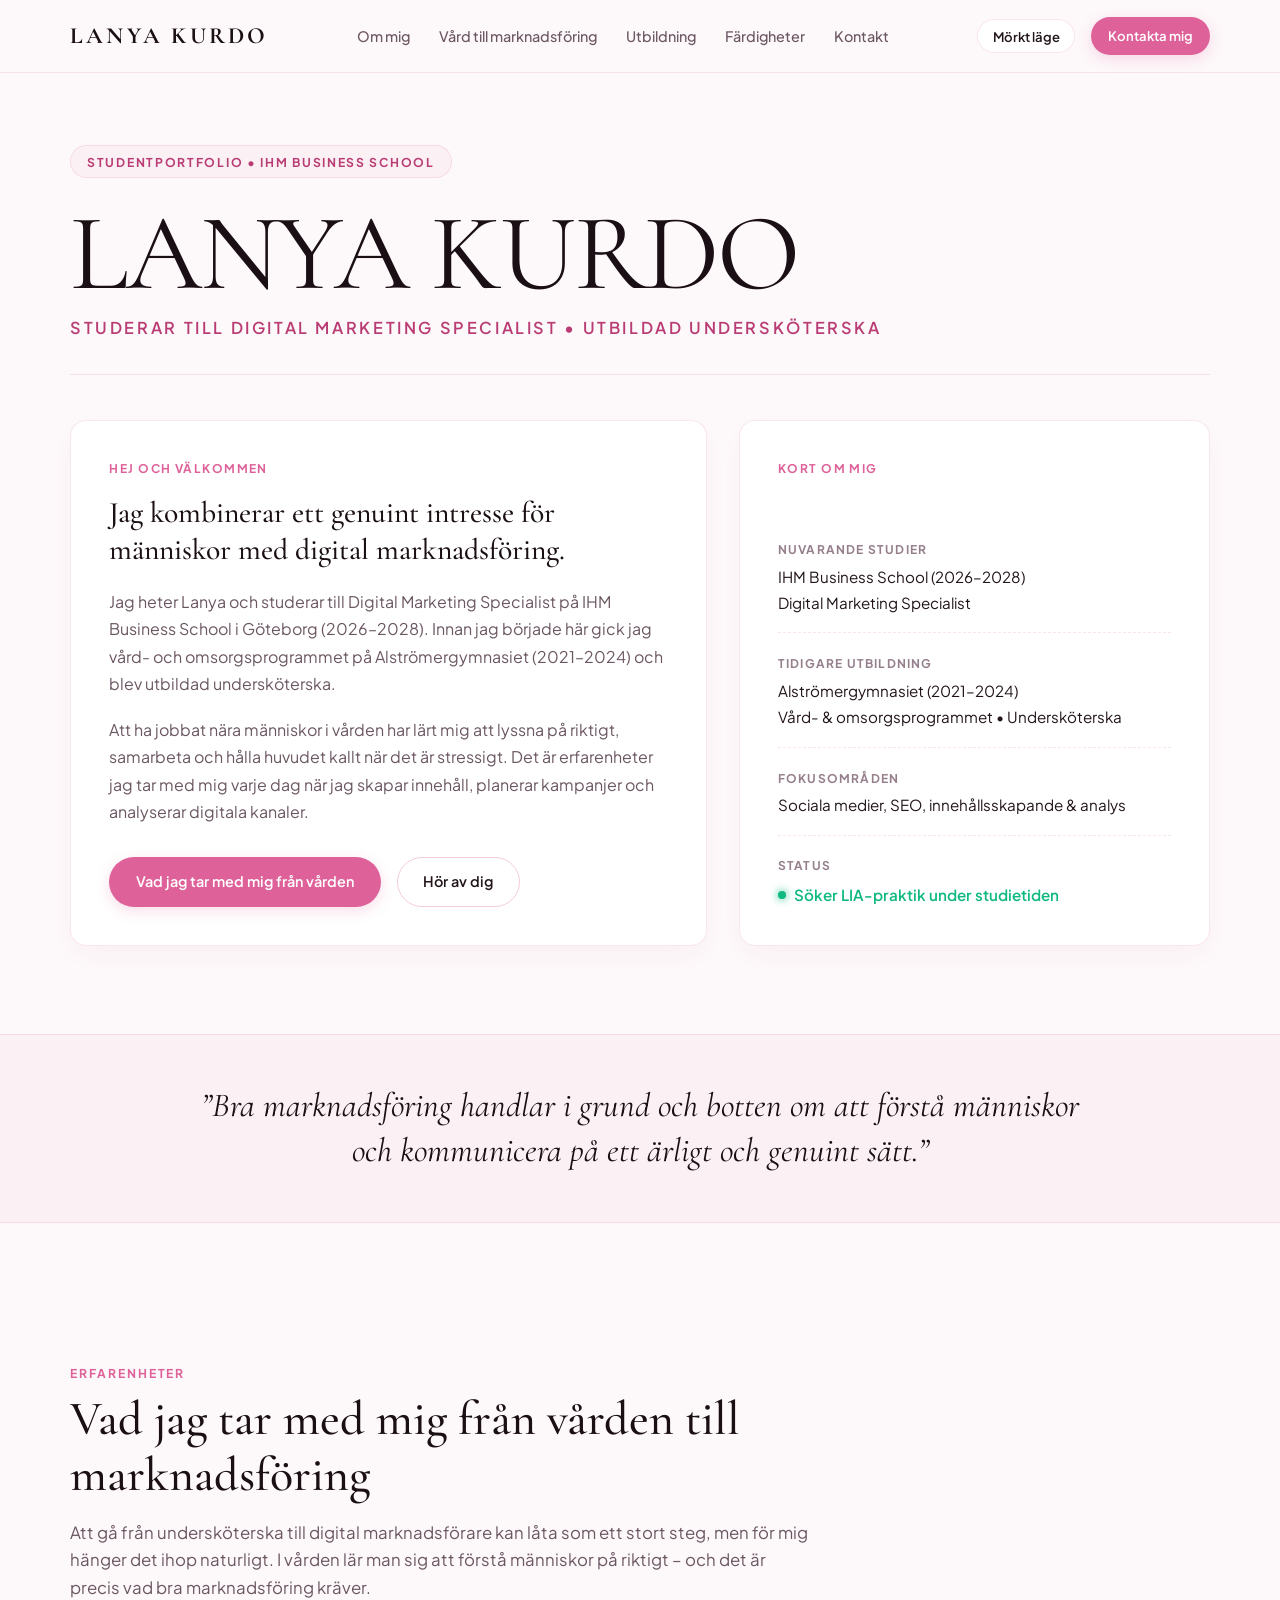
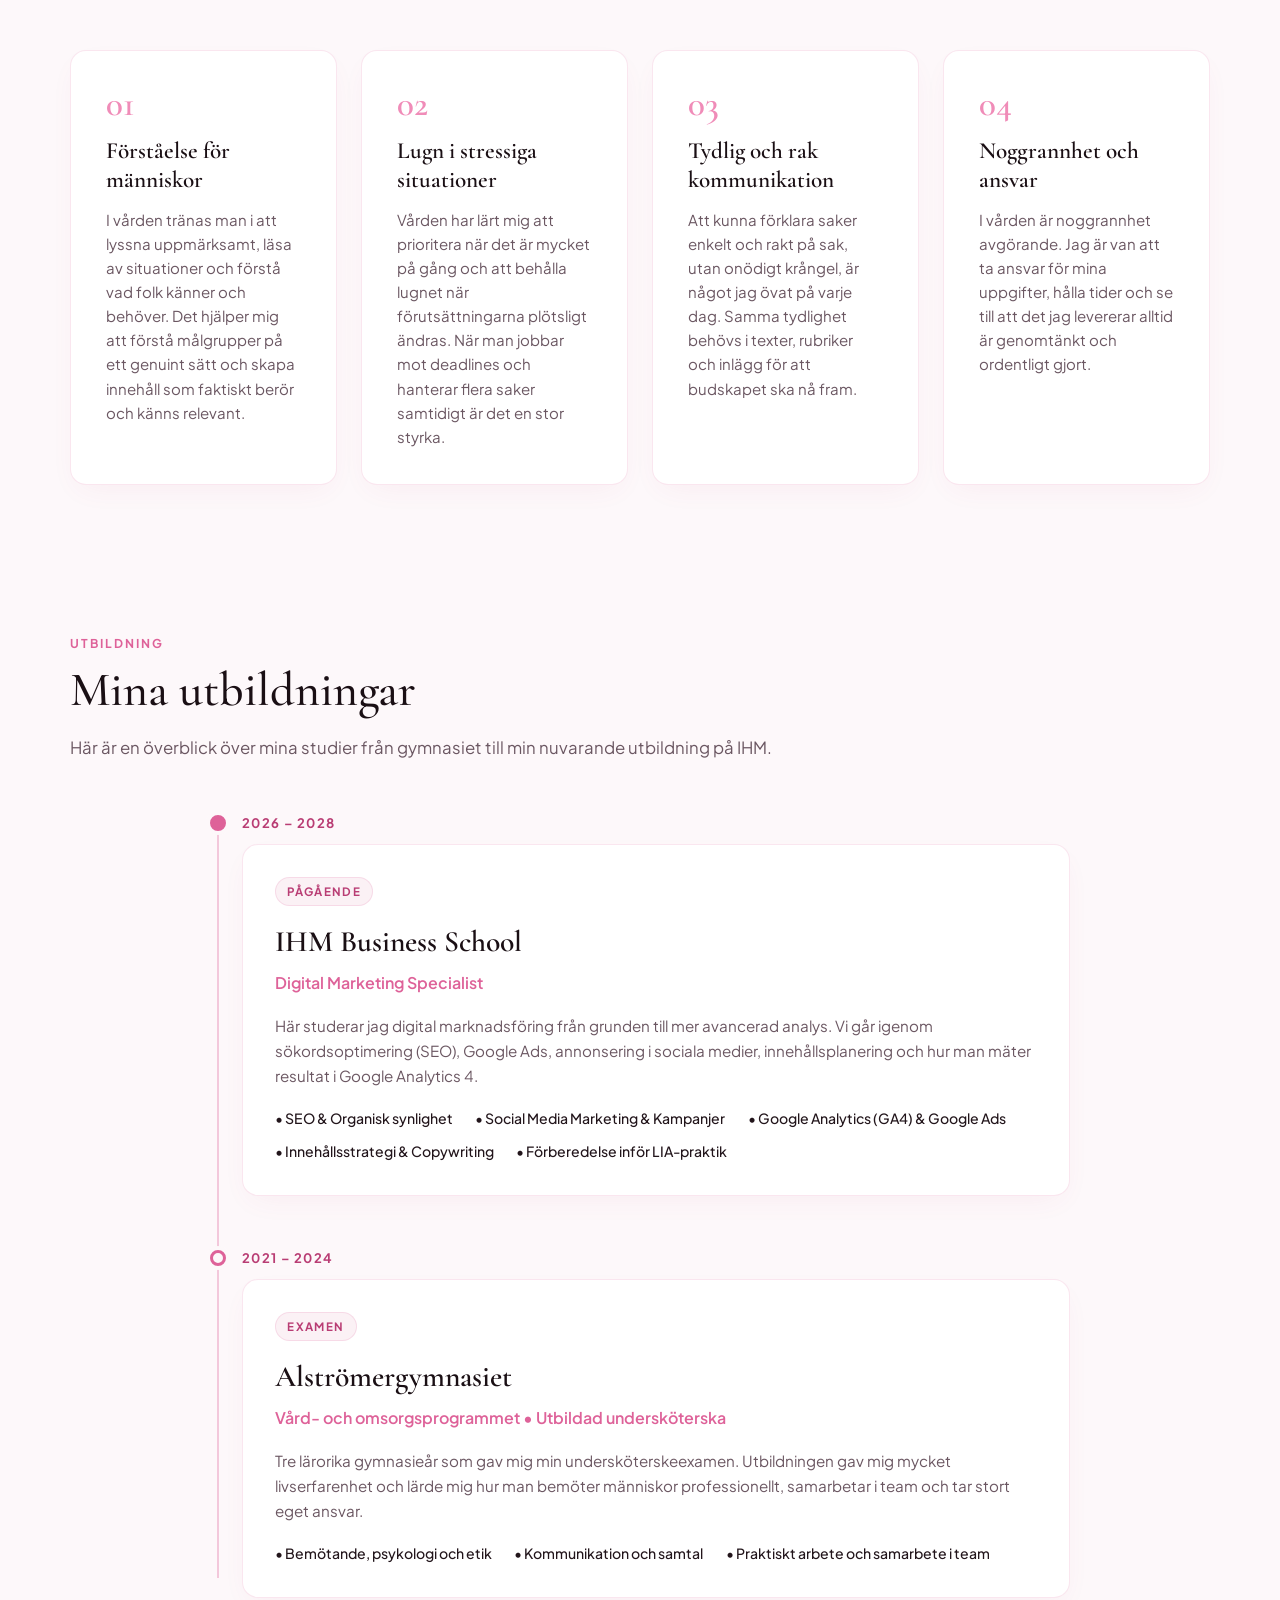
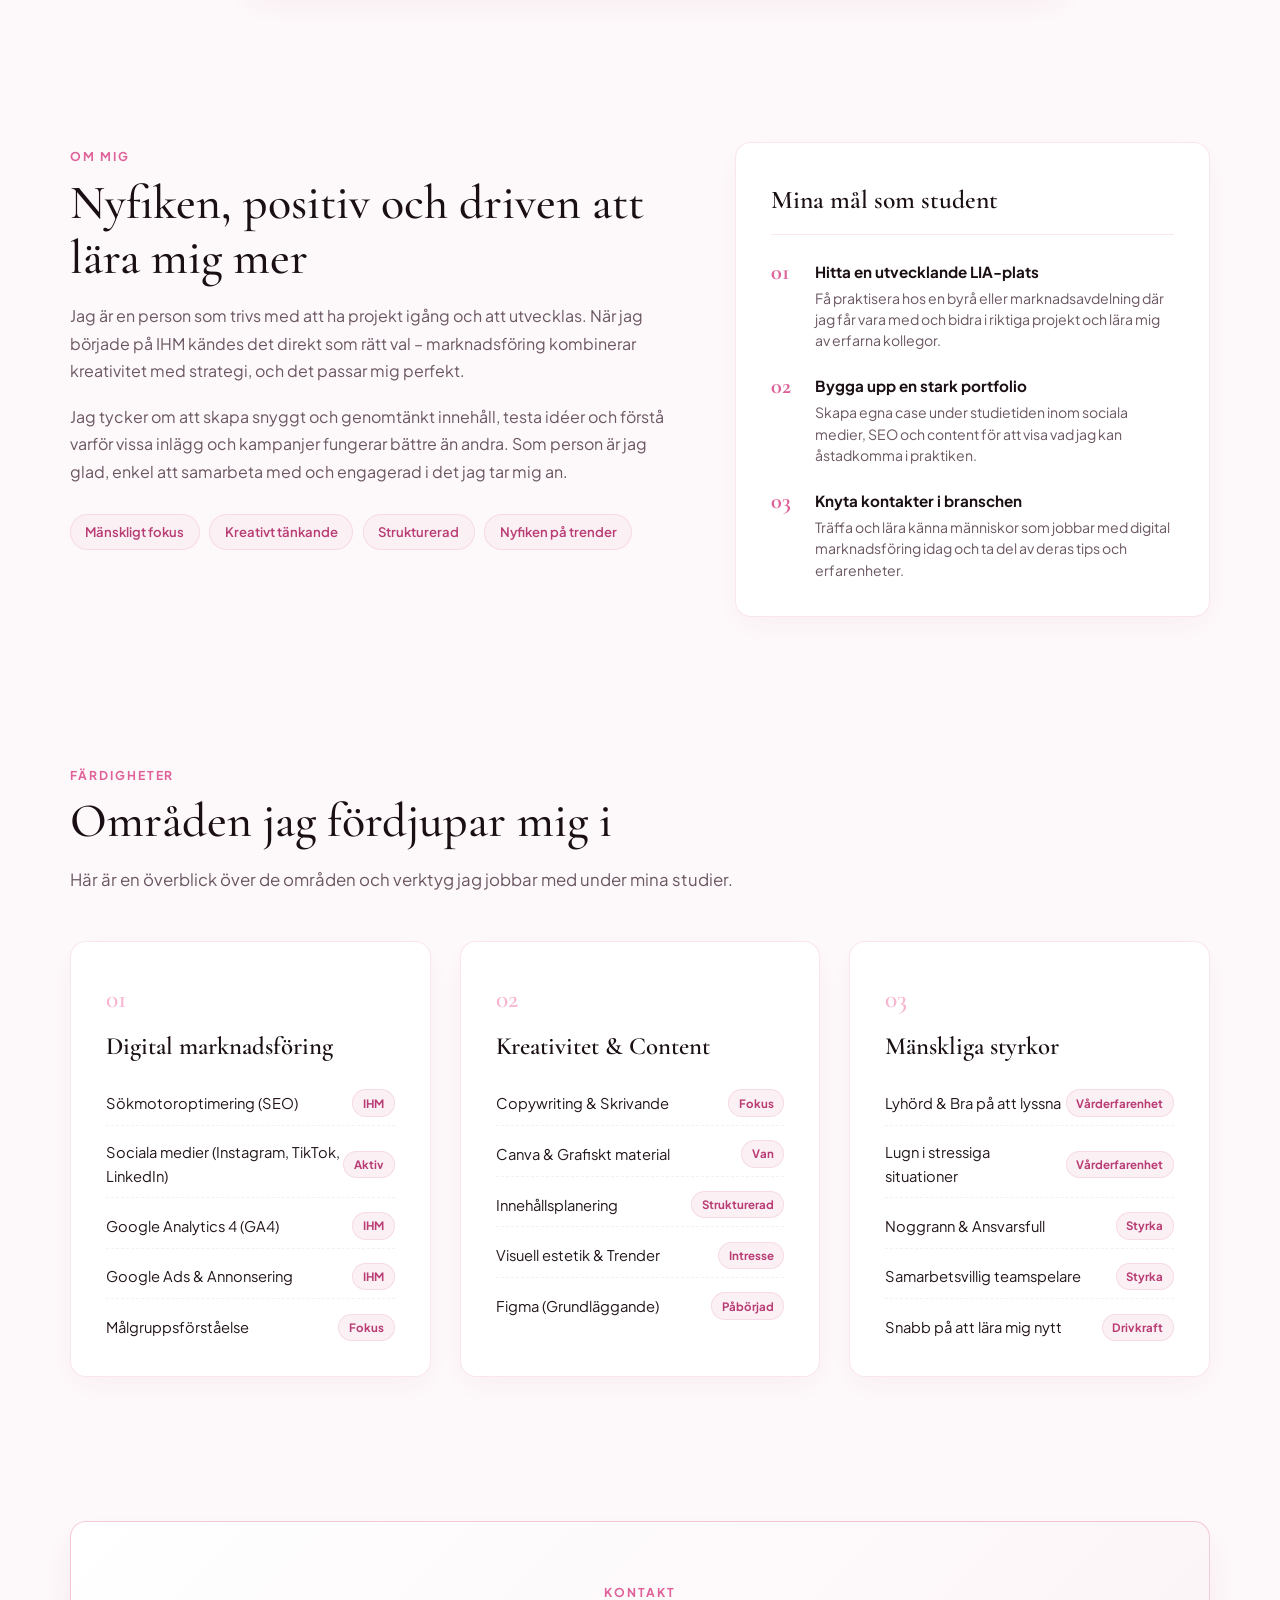
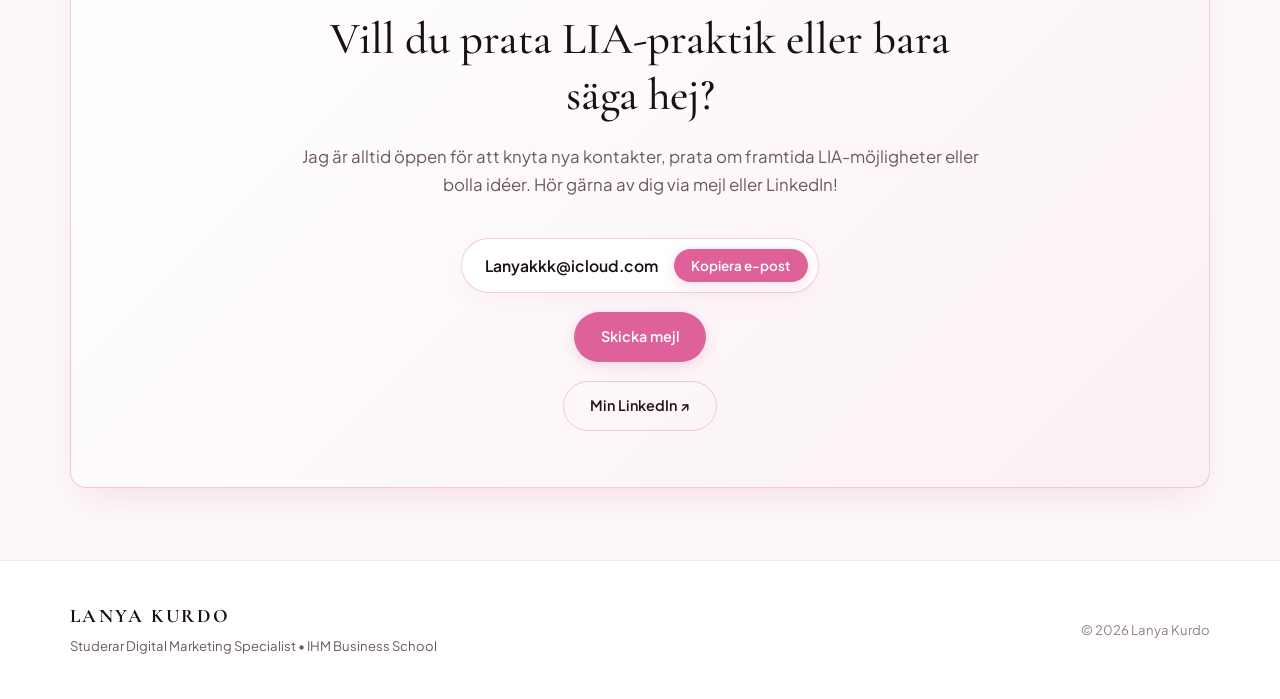
==== index.html @ 069b8c70 "Add portfolio website files to repository root." ====
<!DOCTYPE html>
<html lang="sv">

<head>
    <meta charset="UTF-8">
    <meta name="viewport" content="width=device-width, initial-scale=1.0">
    <title>Lanya Kurdo — Studentportfolio | IHM Business School</title>
    <meta name="description" content="Portfolio för Lanya Kurdo. Studerar till Digital Marketing Specialist på IHM Business School (2026–2028). Utbildad undersköterska från Alströmergymnasiet (2021–2024).">
    <meta name="author" content="Lanya Kurdo">
    
    <!-- Typsnitt: Stilren Cormorant Garamond och lättläst Plus Jakarta Sans -->
    <link rel="preconnect" href="https://fonts.googleapis.com">
    <link rel="preconnect" href="https://fonts.gstatic.com" crossorigin>
    <link href="https://fonts.googleapis.com/css2?family=Cormorant+Garamond:ital,wght@0,300;0,400;0,500;0,600;0,700;1,400&family=Plus+Jakarta+Sans:wght@300;400;500;600;700&display=swap" rel="stylesheet">
    
    <!-- Stilmall med cache-brytare så ändringar alltid syns direkt -->
    <link rel="stylesheet" href="styles.css?v=3">
</head>

<body>
    <!-- Navigation -->
    <header class="sidhuvud" id="sidhuvud">
        <div class="nav-container">
            <a href="#" class="logotyp" aria-label="Till toppen">
                <span class="logo-namn">LANYA KURDO</span>
            </a>

            <nav class="nav-meny" aria-label="Huvudnavigation">
                <ul>
                    <li><a href="#om">Om mig</a></li>
                    <li><a href="#bakgrund">Vård till marknadsföring</a></li>
                    <li><a href="#utbildning">Utbildning</a></li>
                    <li><a href="#fardigheter">Färdigheter</a></li>
                    <li><a href="#kontakt">Kontakt</a></li>
                </ul>
            </nav>

            <div class="header-hoger">
                <button id="tema-knapp" class="tema-knapp" type="button" aria-label="Växla färgtema">
                    <span class="tema-text">Mörkt läge</span>
                </button>
                <a href="#kontakt" class="knapp knapp-liten">Kontakta mig</a>
            </div>
        </div>
    </header>

    <main id="huvudinnehall">
        <!-- Hero: Personlig, ren och minimalistisk -->
        <section class="hero-sektion">
            <div class="hero-container">
                <div class="hero-etikett">
                    <span>STUDENTPORTFOLIO &bull; IHM BUSINESS SCHOOL</span>
                </div>

                <div class="namn-omslag">
                    <h1 class="stort-namn">LANYA KURDO</h1>
                    <p class="roll-subtitel">STUDERAR TILL DIGITAL MARKETING SPECIALIST &bull; UTBILDAD UNDERSKÖTERSKA</p>
                </div>

                <div class="hero-kort-rutnat">
                    <div class="hero-kort hero-intro">
                        <span class="kort-etikett">Hej och välkommen</span>
                        <h2 class="hero-ingress-rubrik">Jag kombinerar ett genuint intresse för människor med digital marknadsföring.</h2>
                        <p class="hero-text">
                            Jag heter Lanya och studerar till Digital Marketing Specialist på IHM Business School i Göteborg (2026–2028). Innan jag började här gick jag vård- och omsorgsprogrammet på Alströmergymnasiet (2021–2024) och blev utbildad undersköterska.
                        </p>
                        <p class="hero-text">
                            Att ha jobbat nära människor i vården har lärt mig att lyssna på riktigt, samarbeta och hålla huvudet kallt när det är stressigt. Det är erfarenheter jag tar med mig varje dag när jag skapar innehåll, planerar kampanjer och analyserar digitala kanaler.
                        </p>
                        <div class="hero-knapprad">
                            <a href="#bakgrund" class="knapp">Vad jag tar med mig från vården</a>
                            <a href="#kontakt" class="knapp knapp-linje">Hör av dig</a>
                        </div>
                    </div>

                    <div class="hero-kort hero-detaljer">
                        <span class="kort-etikett">Kort om mig</span>
                        <div class="fakta-lista">
                            <div class="fakta-punkt">
                                <span class="punkt-titel">Nuvarande studier</span>
                                <span class="punkt-varde">IHM Business School (2026–2028)<br>Digital Marketing Specialist</span>
                            </div>
                            <div class="fakta-punkt">
                                <span class="punkt-titel">Tidigare utbildning</span>
                                <span class="punkt-varde">Alströmergymnasiet (2021–2024)<br>Vård- &amp; omsorgsprogrammet &bull; Undersköterska</span>
                            </div>
                            <div class="fakta-punkt">
                                <span class="punkt-titel">Fokusområden</span>
                                <span class="punkt-varde">Sociala medier, SEO, innehållsskapande &amp; analys</span>
                            </div>
                            <div class="fakta-punkt">
                                <span class="punkt-titel">Status</span>
                                <span class="punkt-varde status-ledig">
                                    <span class="status-prick"></span>
                                    Söker LIA-praktik under studietiden
                                </span>
                            </div>
                        </div>
                    </div>
                </div>
            </div>
        </section>

        <!-- Personligt statement -->
        <section class="statement-banner">
            <div class="banner-innehall">
                <p class="banner-citat">
                    ”Bra marknadsföring handlar i grund och botten om att förstå människor och kommunicera på ett ärligt och genuint sätt.”
                </p>
            </div>
        </section>

        <!-- Vad jag tar med mig från vården (helt utan emojis) -->
        <section id="bakgrund" class="sektion">
            <div class="container">
                <div class="sektionshuvud">
                    <span class="sektion-undertitel">Erfarenheter</span>
                    <h2 class="sektion-titel">Vad jag tar med mig från vården till marknadsföring</h2>
                    <p class="sektion-beskrivning">
                        Att gå från undersköterska till digital marknadsförare kan låta som ett stort steg, men för mig hänger det ihop naturligt. I vården lär man sig att förstå människor på riktigt – och det är precis vad bra marknadsföring kräver.
                    </p>
                </div>

                <div class="fordelar-grid">
                    <div class="fordel-kort">
                        <span class="fordel-nummer">01</span>
                        <h3 class="fordel-rubrik">Förståelse för människor</h3>
                        <p class="fordel-text">
                            I vården tränas man i att lyssna uppmärksamt, läsa av situationer och förstå vad folk känner och behöver. Det hjälper mig att förstå målgrupper på ett genuint sätt och skapa innehåll som faktiskt berör och känns relevant.
                        </p>
                    </div>

                    <div class="fordel-kort">
                        <span class="fordel-nummer">02</span>
                        <h3 class="fordel-rubrik">Lugn i stressiga situationer</h3>
                        <p class="fordel-text">
                            Vården har lärt mig att prioritera när det är mycket på gång och att behålla lugnet när förutsättningarna plötsligt ändras. När man jobbar mot deadlines och hanterar flera saker samtidigt är det en stor styrka.
                        </p>
                    </div>

                    <div class="fordel-kort">
                        <span class="fordel-nummer">03</span>
                        <h3 class="fordel-rubrik">Tydlig och rak kommunikation</h3>
                        <p class="fordel-text">
                            Att kunna förklara saker enkelt och rakt på sak, utan onödigt krångel, är något jag övat på varje dag. Samma tydlighet behövs i texter, rubriker och inlägg för att budskapet ska nå fram.
                        </p>
                    </div>

                    <div class="fordel-kort">
                        <span class="fordel-nummer">04</span>
                        <h3 class="fordel-rubrik">Noggrannhet och ansvar</h3>
                        <p class="fordel-text">
                            I vården är noggrannhet avgörande. Jag är van att ta ansvar för mina uppgifter, hålla tider och se till att det jag levererar alltid är genomtänkt och ordentligt gjort.
                        </p>
                    </div>
                </div>
            </div>
        </section>

        <!-- Utbildningstidslinje -->
        <section id="utbildning" class="sektion">
            <div class="container">
                <div class="sektionshuvud">
                    <span class="sektion-undertitel">Utbildning</span>
                    <h2 class="sektion-titel">Mina utbildningar</h2>
                    <p class="sektion-beskrivning">
                        Här är en överblick över mina studier från gymnasiet till min nuvarande utbildning på IHM.
                    </p>
                </div>

                <div class="tidslinje">
                    <!-- IHM -->
                    <div class="tidslinje-post aktiv">
                        <div class="tidslinje-ar">2026 – 2028</div>
                        <div class="tidslinje-punkt"></div>
                        <div class="tidslinje-kort">
                            <span class="kort-tagg">PÅGÅENDE</span>
                            <h3 class="skola-titel">IHM Business School</h3>
                            <h4 class="program-titel">Digital Marketing Specialist</h4>
                            <p class="utbildning-beskrivning">
                                Här studerar jag digital marknadsföring från grunden till mer avancerad analys. Vi går igenom sökordsoptimering (SEO), Google Ads, annonsering i sociala medier, innehållsplanering och hur man mäter resultat i Google Analytics 4.
                            </p>
                            <ul class="kurs-lista">
                                <li>&bull; SEO &amp; Organisk synlighet</li>
                                <li>&bull; Social Media Marketing &amp; Kampanjer</li>
                                <li>&bull; Google Analytics (GA4) &amp; Google Ads</li>
                                <li>&bull; Innehållsstrategi &amp; Copywriting</li>
                                <li>&bull; Förberedelse inför LIA-praktik</li>
                            </ul>
                        </div>
                    </div>

                    <!-- Alströmergymnasiet -->
                    <div class="tidslinje-post">
                        <div class="tidslinje-ar">2021 – 2024</div>
                        <div class="tidslinje-punkt"></div>
                        <div class="tidslinje-kort">
                            <span class="kort-tagg">EXAMEN</span>
                            <h3 class="skola-titel">Alströmergymnasiet</h3>
                            <h4 class="program-titel">Vård- och omsorgsprogrammet &bull; Utbildad undersköterska</h4>
                            <p class="utbildning-beskrivning">
                                Tre lärorika gymnasieår som gav mig min undersköterskeexamen. Utbildningen gav mig mycket livserfarenhet och lärde mig hur man bemöter människor professionellt, samarbetar i team och tar stort eget ansvar.
                            </p>
                            <ul class="kurs-lista">
                                <li>&bull; Bemötande, psykologi och etik</li>
                                <li>&bull; Kommunikation och samtal</li>
                                <li>&bull; Praktiskt arbete och samarbete i team</li>
                            </ul>
                        </div>
                    </div>
                </div>
            </div>
        </section>

        <!-- Om mig & Mål som student (helt utan ikoner eller emojis) -->
        <section id="om" class="sektion">
            <div class="container om-grid">
                <div class="om-text-kolumn">
                    <span class="sektion-undertitel">Om mig</span>
                    <h2 class="sektion-titel">Nyfiken, positiv och driven att lära mig mer</h2>
                    <p class="om-paragraf">
                        Jag är en person som trivs med att ha projekt igång och att utvecklas. När jag började på IHM kändes det direkt som rätt val – marknadsföring kombinerar kreativitet med strategi, och det passar mig perfekt.
                    </p>
                    <p class="om-paragraf">
                        Jag tycker om att skapa snyggt och genomtänkt innehåll, testa idéer och förstå varför vissa inlägg och kampanjer fungerar bättre än andra. Som person är jag glad, enkel att samarbeta med och engagerad i det jag tar mig an.
                    </p>

                    <div class="varderingar-rad">
                        <span class="vardering-piller">Mänskligt fokus</span>
                        <span class="vardering-piller">Kreativt tänkande</span>
                        <span class="vardering-piller">Strukturerad</span>
                        <span class="vardering-piller">Nyfiken på trender</span>
                    </div>
                </div>

                <div class="om-kort-kolumn">
                    <div class="om-kort">
                        <h3 class="kort-rubrik">Mina mål som student</h3>
                        
                        <div class="mal-punkt">
                            <span class="mal-nummer">01</span>
                            <div class="mal-text-wrap">
                                <strong>Hitta en utvecklande LIA-plats</strong>
                                <p>Få praktisera hos en byrå eller marknadsavdelning där jag får vara med och bidra i riktiga projekt och lära mig av erfarna kollegor.</p>
                            </div>
                        </div>

                        <div class="mal-punkt">
                            <span class="mal-nummer">02</span>
                            <div class="mal-text-wrap">
                                <strong>Bygga upp en stark portfolio</strong>
                                <p>Skapa egna case under studietiden inom sociala medier, SEO och content för att visa vad jag kan åstadkomma i praktiken.</p>
                            </div>
                        </div>

                        <div class="mal-punkt">
                            <span class="mal-nummer">03</span>
                            <div class="mal-text-wrap">
                                <strong>Knyta kontakter i branschen</strong>
                                <p>Träffa och lära känna människor som jobbar med digital marknadsföring idag och ta del av deras tips och erfarenheter.</p>
                            </div>
                        </div>
                    </div>
                </div>
            </div>
        </section>

        <!-- Färdigheter: Helt utan ikoner, bara ren och stilren text -->
        <section id="fardigheter" class="sektion">
            <div class="container">
                <div class="sektionshuvud">
                    <span class="sektion-undertitel">Färdigheter</span>
                    <h2 class="sektion-titel">Områden jag fördjupar mig i</h2>
                    <p class="sektion-beskrivning">
                        Här är en överblick över de områden och verktyg jag jobbar med under mina studier.
                    </p>
                </div>

                <div class="kompetens-grid">
                    <div class="kompetens-box">
                        <span class="kompetens-nummer">01</span>
                        <h3 class="kompetens-kategori">Digital marknadsföring</h3>
                        <ul class="fardighet-lista">
                            <li><span>Sökmotoroptimering (SEO)</span> <span class="niva-tagg">IHM</span></li>
                            <li><span>Sociala medier (Instagram, TikTok, LinkedIn)</span> <span class="niva-tagg">Aktiv</span></li>
                            <li><span>Google Analytics 4 (GA4)</span> <span class="niva-tagg">IHM</span></li>
                            <li><span>Google Ads &amp; Annonsering</span> <span class="niva-tagg">IHM</span></li>
                            <li><span>Målgruppsförståelse</span> <span class="niva-tagg">Fokus</span></li>
                        </ul>
                    </div>

                    <div class="kompetens-box">
                        <span class="kompetens-nummer">02</span>
                        <h3 class="kompetens-kategori">Kreativitet &amp; Content</h3>
                        <ul class="fardighet-lista">
                            <li><span>Copywriting &amp; Skrivande</span> <span class="niva-tagg">Fokus</span></li>
                            <li><span>Canva &amp; Grafiskt material</span> <span class="niva-tagg">Van</span></li>
                            <li><span>Innehållsplanering</span> <span class="niva-tagg">Strukturerad</span></li>
                            <li><span>Visuell estetik &amp; Trender</span> <span class="niva-tagg">Intresse</span></li>
                            <li><span>Figma (Grundläggande)</span> <span class="niva-tagg">Påbörjad</span></li>
                        </ul>
                    </div>

                    <div class="kompetens-box">
                        <span class="kompetens-nummer">03</span>
                        <h3 class="kompetens-kategori">Mänskliga styrkor</h3>
                        <ul class="fardighet-lista">
                            <li><span>Lyhörd &amp; Bra på att lyssna</span> <span class="niva-tagg">Vårderfarenhet</span></li>
                            <li><span>Lugn i stressiga situationer</span> <span class="niva-tagg">Vårderfarenhet</span></li>
                            <li><span>Noggrann &amp; Ansvarsfull</span> <span class="niva-tagg">Styrka</span></li>
                            <li><span>Samarbetsvillig teamspelare</span> <span class="niva-tagg">Styrka</span></li>
                            <li><span>Snabb på att lära mig nytt</span> <span class="niva-tagg">Drivkraft</span></li>
                        </ul>
                    </div>
                </div>
            </div>
        </section>

        <!-- Kontakt -->
        <section id="kontakt" class="sektion kontakt-sektion">
            <div class="container">
                <div class="kontakt-kort">
                    <div class="kontakt-innehall">
                        <span class="sektion-undertitel">Kontakt</span>
                        <h2 class="kontakt-rubrik">Vill du prata LIA-praktik eller bara säga hej?</h2>
                        <p class="kontakt-beskrivning">
                            Jag är alltid öppen för att knyta nya kontakter, prata om framtida LIA-möjligheter eller bolla idéer. Hör gärna av dig via mejl eller LinkedIn!
                        </p>

                        <div class="kontakt-knappar">
                            <div class="epost-box">
                                <span class="epost-adress" id="epost-visning">Lanyakkk@icloud.com</span>
                                <button type="button" class="knapp knapp-kopiera" id="kopiera-epost-knapp">
                                    <span class="kopiera-text">Kopiera e-post</span>
                                </button>
                            </div>

                            <a href="mailto:Lanyakkk@icloud.com" class="knapp">Skicka mejl</a>

                            <a href="https://www.linkedin.com/in/lanya-kurdo-06547729a/" target="_blank" rel="noopener noreferrer" class="knapp knapp-linje">
                                Min LinkedIn ↗
                            </a>
                        </div>
                    </div>
                </div>
            </div>
        </section>
    </main>

    <!-- Sidfot -->
    <footer class="sidfot">
        <div class="container sidfot-innehall">
            <div class="sidfot-vanster">
                <span class="sidfot-namn">LANYA KURDO</span>
                <span class="sidfot-roll">Studerar Digital Marketing Specialist &bull; IHM Business School</span>
            </div>
            <div class="sidfot-hoger">
                <p>&copy; 2026 Lanya Kurdo</p>
            </div>
        </div>
    </footer>

    <!-- Skript med cache-brytare så ändringar alltid slår igenom -->
    <script src="app.js?v=3"></script>
</body>
</html>
---- styles.css ----
/* ==========================================================================
   LANYA KURDO — PERSONLIG PORTFOLIO & STUDENTPROFIL
   Minimalistisk, stilren editorial design i mjuk babyrosa färgskala
   ========================================================================== */

/* 1 · Reset & Grundläggande Box-modell */
*,
*::before,
*::after {
    box-sizing: border-box;
    margin: 0;
    padding: 0;
}

/* 2 · Designvariabler & Färgpalett */
:root {
    /* Babyrosa & Mjuk färgpalett */
    --rosa-50: #fff6f9;
    --rosa-100: #fdebf2;
    --rosa-200: #fbd6e5;
    --rosa-300: #f7b6d1;
    --rosa-400: #f08cb8;
    --rosa-500: #de6299;
    --rosa-600: #b93d74;
    --rosa-700: #8f2655;

    /* Primära basfärger (Ljust läge) */
    --bakgrund: #fdf8fa;
    --yta: #ffffff;
    --yta-subtil: #fbf1f5;
    --yta-accent: #f7e4ed;

    /* Textfärger */
    --text-huvud: #22151b;
    --text-rubrik: #1a0f14;
    --text-dampad: #6b5762;
    --text-ljus: #957f8c;

    /* Ramar & Skuggor */
    --kant: rgba(222, 98, 153, 0.16);
    --kant-stark: rgba(222, 98, 153, 0.32);
    --kant-subtil: rgba(0, 0, 0, 0.05);
    --skugga-mjuk: 0 10px 30px -10px rgba(185, 61, 116, 0.08);
    --skugga-svavande: 0 18px 38px -12px rgba(185, 61, 116, 0.14);

    /* Typografi */
    --typsnitt-rubrik: 'Cormorant Garamond', Georgia, serif;
    --typsnitt-brodtext: 'Plus Jakarta Sans', -apple-system, BlinkMacSystemFont, 'Segoe UI', Roboto, sans-serif;

    /* Avstånd & Radier */
    --container-max: 1140px;
    --radie-liten: 8px;
    --radie-kort: 16px;
    --radie-rund: 9999px;
    --overgang: all 0.3s cubic-bezier(0.2, 0.8, 0.2, 1);
}

/* Mörkt tema */
body.morkt-lage {
    --bakgrund: #130d10;
    --yta: #1c1418;
    --yta-subtil: #241a20;
    --yta-accent: #302129;

    --text-huvud: #fbeff4;
    --text-rubrik: #ffffff;
    --text-dampad: #baa3af;
    --text-ljus: #8c7582;

    --kant: rgba(247, 182, 209, 0.14);
    --kant-stark: rgba(247, 182, 209, 0.3);
    --kant-subtil: rgba(255, 255, 255, 0.05);
    --skugga-mjuk: 0 10px 30px -10px rgba(0, 0, 0, 0.5);
    --skugga-svavande: 0 18px 40px -12px rgba(0, 0, 0, 0.7);
}

/* 3 · Grundstil */
html {
    scroll-behavior: smooth;
    font-size: 16px;
    background-color: var(--bakgrund);
    color: var(--text-huvud);
    font-family: var(--typsnitt-brodtext);
    -webkit-font-smoothing: antialiased;
}

body {
    background-color: var(--bakgrund);
    color: var(--text-huvud);
    line-height: 1.65;
    transition: background-color 0.4s ease, color 0.4s ease;
    overflow-x: hidden;
}

.container {
    width: 90%;
    max-width: var(--container-max);
    margin: 0 auto;
}

/* 4 · Sidhuvud & Navigation */
.sidhuvud {
    position: sticky;
    top: 0;
    z-index: 100;
    background: rgba(253, 248, 250, 0.88);
    backdrop-filter: blur(14px);
    -webkit-backdrop-filter: blur(14px);
    border-bottom: 1px solid var(--kant);
    transition: var(--overgang);
}

body.morkt-lage .sidhuvud {
    background: rgba(19, 13, 16, 0.88);
}

.nav-container {
    width: 90%;
    max-width: var(--container-max);
    margin: 0 auto;
    height: 72px;
    display: flex;
    align-items: center;
    justify-content: space-between;
}

.logotyp {
    text-decoration: none;
    color: var(--text-rubrik);
}

.logo-namn {
    font-family: var(--typsnitt-rubrik);
    font-size: 1.45rem;
    font-weight: 700;
    letter-spacing: 0.14em;
    text-transform: uppercase;
}

.nav-meny ul {
    list-style: none;
    display: flex;
    gap: 1.8rem;
    align-items: center;
}

.nav-meny a {
    text-decoration: none;
    color: var(--text-dampad);
    font-size: 0.9rem;
    font-weight: 500;
    transition: var(--overgang);
    position: relative;
}

.nav-meny a:hover {
    color: var(--rosa-600);
}

.nav-meny a::after {
    content: '';
    position: absolute;
    width: 0;
    height: 1.5px;
    bottom: -4px;
    left: 0;
    background-color: var(--rosa-500);
    transition: width 0.25s ease;
}

.nav-meny a:hover::after {
    width: 100%;
}

.header-hoger {
    display: flex;
    align-items: center;
    gap: 1rem;
}

/* Tema-knapp */
.tema-knapp {
    display: inline-flex;
    align-items: center;
    background: var(--yta);
    border: 1px solid var(--kant);
    color: var(--text-huvud);
    padding: 0.45rem 0.9rem;
    border-radius: var(--radie-rund);
    font-size: 0.82rem;
    font-weight: 600;
    cursor: pointer;
    transition: var(--overgang);
    font-family: var(--typsnitt-brodtext);
}

.tema-knapp:hover {
    border-color: var(--rosa-400);
    background: var(--yta-subtil);
}

/* Knappar */
.knapp {
    display: inline-flex;
    align-items: center;
    justify-content: center;
    padding: 0.75rem 1.6rem;
    border-radius: var(--radie-rund);
    font-size: 0.9rem;
    font-weight: 600;
    text-decoration: none;
    cursor: pointer;
    transition: var(--overgang);
    background: var(--rosa-500);
    color: #ffffff;
    border: 1px solid transparent;
    box-shadow: 0 4px 14px rgba(222, 98, 153, 0.22);
    font-family: var(--typsnitt-brodtext);
}

.knapp:hover {
    background: var(--rosa-600);
    transform: translateY(-2px);
    box-shadow: 0 8px 20px rgba(222, 98, 153, 0.32);
}

.knapp-liten {
    padding: 0.45rem 1rem;
    font-size: 0.82rem;
}

.knapp-linje {
    background: transparent;
    color: var(--text-huvud);
    border: 1px solid var(--kant-stark);
    box-shadow: none;
}

.knapp-linje:hover {
    background: var(--yta-subtil);
    color: var(--rosa-600);
    border-color: var(--rosa-500);
}

/* 5 · Hero-sektion */
.hero-sektion {
    padding: 4.5rem 0 3.5rem;
    position: relative;
    overflow: hidden;
}

.hero-sektion::before {
    content: '';
    position: absolute;
    top: -20%;
    right: -10%;
    width: 500px;
    height: 500px;
    background: radial-gradient(circle, rgba(251, 214, 229, 0.45) 0%, transparent 70%);
    z-index: -1;
    pointer-events: none;
}

body.morkt-lage .hero-sektion::before {
    background: radial-gradient(circle, rgba(222, 98, 153, 0.12) 0%, transparent 70%);
}

.hero-container {
    width: 90%;
    max-width: var(--container-max);
    margin: 0 auto;
}

.hero-etikett {
    display: inline-flex;
    align-items: center;
    padding: 0.35rem 1rem;
    background: var(--yta-subtil);
    border: 1px solid var(--kant);
    border-radius: var(--radie-rund);
    font-size: 0.76rem;
    font-weight: 700;
    letter-spacing: 0.14em;
    color: var(--rosa-600);
    margin-bottom: 1.5rem;
}

.namn-omslag {
    margin-bottom: 2.8rem;
    border-bottom: 1px solid var(--kant);
    padding-bottom: 2rem;
}

.stort-namn {
    font-family: var(--typsnitt-rubrik);
    font-size: clamp(3.2rem, 9vw, 6.8rem);
    font-weight: 400;
    line-height: 0.95;
    letter-spacing: -0.02em;
    text-transform: uppercase;
    color: var(--text-rubrik);
    margin-bottom: 0.6rem;
}

.roll-subtitel {
    font-size: clamp(0.85rem, 2vw, 1.02rem);
    font-weight: 600;
    letter-spacing: 0.16em;
    text-transform: uppercase;
    color: var(--rosa-600);
}

.hero-kort-rutnat {
    display: grid;
    grid-template-columns: 1.35fr 1fr;
    gap: 2rem;
    align-items: stretch;
}

.hero-kort {
    background: var(--yta);
    border: 1px solid var(--kant);
    border-radius: var(--radie-kort);
    padding: 2.4rem;
    box-shadow: var(--skugga-mjuk);
    transition: var(--overgang);
    display: flex;
    flex-direction: column;
    justify-content: space-between;
}

.hero-kort:hover {
    border-color: var(--kant-stark);
    box-shadow: var(--skugga-svavande);
}

.kort-etikett {
    font-size: 0.75rem;
    font-weight: 700;
    text-transform: uppercase;
    letter-spacing: 0.12em;
    color: var(--rosa-500);
    margin-bottom: 1rem;
    display: block;
}

.hero-ingress-rubrik {
    font-family: var(--typsnitt-rubrik);
    font-size: 1.85rem;
    font-weight: 500;
    line-height: 1.25;
    color: var(--text-rubrik);
    margin-bottom: 1.2rem;
}

.hero-text {
    font-size: 1rem;
    color: var(--text-dampad);
    line-height: 1.7;
    margin-bottom: 1.2rem;
}

.hero-text:last-of-type {
    margin-bottom: 2rem;
}

.hero-knapprad {
    display: flex;
    gap: 1rem;
    flex-wrap: wrap;
}

/* Snabbprofil */
.fakta-lista {
    display: flex;
    flex-direction: column;
    gap: 1.3rem;
}

.fakta-punkt {
    border-bottom: 1px dashed var(--kant);
    padding-bottom: 1rem;
}

.fakta-punkt:last-child {
    border-bottom: none;
    padding-bottom: 0;
}

.punkt-titel {
    display: block;
    font-size: 0.75rem;
    font-weight: 700;
    text-transform: uppercase;
    letter-spacing: 0.1em;
    color: var(--text-ljus);
    margin-bottom: 0.25rem;
}

.punkt-varde {
    font-size: 0.95rem;
    color: var(--text-huvud);
    line-height: 1.45;
}

.status-ledig {
    display: inline-flex;
    align-items: center;
    gap: 0.5rem;
    color: #10b981;
    font-weight: 600;
}

.status-prick {
    width: 8px;
    height: 8px;
    background-color: #10b981;
    border-radius: 50%;
    box-shadow: 0 0 8px #10b981;
}

/* 6 · Statement Banner */
.statement-banner {
    background: var(--yta-subtil);
    border-top: 1px solid var(--kant);
    border-bottom: 1px solid var(--kant);
    padding: 3rem 0;
    margin: 2rem 0 4rem;
}

.banner-innehall {
    width: 90%;
    max-width: 880px;
    margin: 0 auto;
    text-align: center;
}

.banner-citat {
    font-family: var(--typsnitt-rubrik);
    font-size: clamp(1.4rem, 3vw, 2.1rem);
    font-style: italic;
    font-weight: 400;
    line-height: 1.35;
    color: var(--text-rubrik);
}

/* 7 · Generella Sektionsstilar */
.sektion {
    padding: 4.5rem 0;
}

.sektionshuvud {
    max-width: 740px;
    margin-bottom: 3rem;
}

.sektion-undertitel {
    display: inline-block;
    font-size: 0.76rem;
    font-weight: 700;
    letter-spacing: 0.16em;
    text-transform: uppercase;
    color: var(--rosa-500);
    margin-bottom: 0.6rem;
}

.sektion-titel {
    font-family: var(--typsnitt-rubrik);
    font-size: clamp(2rem, 4vw, 3rem);
    font-weight: 500;
    line-height: 1.15;
    color: var(--text-rubrik);
    margin-bottom: 1rem;
}

.sektion-beskrivning {
    font-size: 1.05rem;
    color: var(--text-dampad);
    line-height: 1.65;
}

/* 8 · Vård till Marknadsföring */
.fordelar-grid {
    display: grid;
    grid-template-columns: repeat(auto-fit, minmax(250px, 1fr));
    gap: 1.5rem;
}

.fordel-kort {
    background: var(--yta);
    border: 1px solid var(--kant);
    border-radius: var(--radie-kort);
    padding: 2.2rem;
    box-shadow: var(--skugga-mjuk);
    transition: var(--overgang);
    position: relative;
    overflow: hidden;
}

.fordel-kort::after {
    content: '';
    position: absolute;
    top: 0;
    left: 0;
    width: 4px;
    height: 0;
    background: var(--rosa-500);
    transition: height 0.3s ease;
}

.fordel-kort:hover {
    transform: translateY(-4px);
    box-shadow: var(--skugga-svavande);
    border-color: var(--kant-stark);
}

.fordel-kort:hover::after {
    height: 100%;
}

.fordel-nummer {
    display: block;
    font-family: var(--typsnitt-rubrik);
    font-size: 2.2rem;
    font-weight: 600;
    color: var(--rosa-400);
    line-height: 1;
    margin-bottom: 1rem;
}

.fordel-rubrik {
    font-family: var(--typsnitt-rubrik);
    font-size: 1.45rem;
    font-weight: 600;
    color: var(--text-rubrik);
    margin-bottom: 0.8rem;
    line-height: 1.25;
}

.fordel-text {
    font-size: 0.94rem;
    color: var(--text-dampad);
    line-height: 1.6;
}

/* 9 · Tidslinje */
.tidslinje {
    position: relative;
    max-width: 860px;
    margin: 0 auto;
    padding-left: 2rem;
}

.tidslinje::before {
    content: '';
    position: absolute;
    left: 7px;
    top: 10px;
    bottom: 20px;
    width: 2px;
    background: var(--kant-stark);
}

.tidslinje-post {
    position: relative;
    margin-bottom: 3rem;
}

.tidslinje-post:last-child {
    margin-bottom: 0;
}

.tidslinje-punkt {
    position: absolute;
    left: -2rem;
    top: 6px;
    width: 16px;
    height: 16px;
    border-radius: 50%;
    background: var(--bakgrund);
    border: 3px solid var(--rosa-500);
    box-shadow: 0 0 0 4px var(--bakgrund);
}

.tidslinje-post.aktiv .tidslinje-punkt {
    background: var(--rosa-500);
}

.tidslinje-ar {
    display: inline-block;
    font-size: 0.82rem;
    font-weight: 700;
    letter-spacing: 0.1em;
    color: var(--rosa-600);
    margin-bottom: 0.6rem;
}

.tidslinje-kort {
    background: var(--yta);
    border: 1px solid var(--kant);
    border-radius: var(--radie-kort);
    padding: 2rem;
    box-shadow: var(--skugga-mjuk);
}

.kort-tagg {
    display: inline-block;
    font-size: 0.72rem;
    font-weight: 700;
    letter-spacing: 0.12em;
    background: var(--yta-subtil);
    color: var(--rosa-600);
    border: 1px solid var(--kant);
    padding: 0.25rem 0.7rem;
    border-radius: var(--radie-rund);
    margin-bottom: 0.8rem;
}

.skola-titel {
    font-family: var(--typsnitt-rubrik);
    font-size: 1.85rem;
    font-weight: 600;
    color: var(--text-rubrik);
    margin-bottom: 0.2rem;
}

.program-titel {
    font-size: 1rem;
    font-weight: 600;
    color: var(--rosa-500);
    margin-bottom: 1rem;
}

.utbildning-beskrivning {
    font-size: 0.95rem;
    color: var(--text-dampad);
    line-height: 1.65;
    margin-bottom: 1.2rem;
}

.kurs-lista {
    list-style: none;
    display: flex;
    flex-wrap: wrap;
    gap: 0.6rem 1.4rem;
}

.kurs-lista li {
    font-size: 0.88rem;
    color: var(--text-huvud);
    font-weight: 500;
}

/* 10 · Om mig & Mål (100% utan ikoner eller emojis) */
.om-grid {
    display: grid;
    grid-template-columns: 1.3fr 1fr;
    gap: 3rem;
    align-items: flex-start;
}

.om-paragraf {
    font-size: 1rem;
    color: var(--text-dampad);
    line-height: 1.7;
    margin-bottom: 1.2rem;
}

.varderingar-rad {
    display: flex;
    flex-wrap: wrap;
    gap: 0.6rem;
    margin-top: 1.8rem;
}

.vardering-piller {
    background: var(--yta-subtil);
    border: 1px solid var(--kant);
    padding: 0.4rem 0.9rem;
    border-radius: var(--radie-rund);
    font-size: 0.82rem;
    font-weight: 600;
    color: var(--rosa-600);
}

.om-kort {
    background: var(--yta);
    border: 1px solid var(--kant);
    border-radius: var(--radie-kort);
    padding: 2.2rem;
    box-shadow: var(--skugga-mjuk);
}

.kort-rubrik {
    font-family: var(--typsnitt-rubrik);
    font-size: 1.6rem;
    font-weight: 600;
    color: var(--text-rubrik);
    margin-bottom: 1.5rem;
    border-bottom: 1px solid var(--kant);
    padding-bottom: 0.8rem;
}

.mal-punkt {
    display: flex;
    gap: 1.2rem;
    margin-bottom: 1.4rem;
    align-items: flex-start;
}

.mal-punkt:last-child {
    margin-bottom: 0;
}

.mal-nummer {
    font-family: var(--typsnitt-rubrik);
    font-size: 1.4rem;
    font-weight: 700;
    color: var(--rosa-500);
    line-height: 1;
    min-width: 24px;
    padding-top: 2px;
}

.mal-text-wrap strong {
    display: block;
    font-size: 0.95rem;
    color: var(--text-rubrik);
    margin-bottom: 0.25rem;
}

.mal-text-wrap p {
    font-size: 0.88rem;
    color: var(--text-dampad);
    line-height: 1.5;
}

/* 11 · Färdigheter (Helt utan ikoner eller emojis) */
.kompetens-grid {
    display: grid;
    grid-template-columns: repeat(auto-fit, minmax(290px, 1fr));
    gap: 1.8rem;
}

.kompetens-box {
    background: var(--yta);
    border: 1px solid var(--kant);
    border-radius: var(--radie-kort);
    padding: 2.2rem;
    box-shadow: var(--skugga-mjuk);
    transition: var(--overgang);
    position: relative;
}

.kompetens-box:hover {
    border-color: var(--kant-stark);
    transform: translateY(-3px);
}

.kompetens-nummer {
    display: block;
    font-family: var(--typsnitt-rubrik);
    font-size: 1.6rem;
    font-weight: 600;
    color: var(--rosa-300);
    margin-bottom: 0.4rem;
}

body.morkt-lage .kompetens-nummer {
    color: var(--rosa-700);
}

.kompetens-kategori {
    font-family: var(--typsnitt-rubrik);
    font-size: 1.55rem;
    font-weight: 600;
    color: var(--text-rubrik);
    margin-bottom: 1.4rem;
}

.fardighet-lista {
    list-style: none;
    display: flex;
    flex-direction: column;
    gap: 0.9rem;
}

.fardighet-lista li {
    display: flex;
    align-items: center;
    justify-content: space-between;
    font-size: 0.92rem;
    color: var(--text-huvud);
    border-bottom: 1px dashed var(--kant-subtil);
    padding-bottom: 0.5rem;
}

.fardighet-lista li:last-child {
    border-bottom: none;
    padding-bottom: 0;
}

.niva-tagg {
    font-size: 0.72rem;
    font-weight: 700;
    padding: 0.2rem 0.6rem;
    border-radius: var(--radie-rund);
    background: var(--yta-subtil);
    color: var(--rosa-600);
    border: 1px solid var(--kant);
}

/* 12 · Kontaktsektion */
.kontakt-kort {
    background: linear-gradient(135deg, var(--yta) 0%, var(--yta-subtil) 100%);
    border: 1px solid var(--kant-stark);
    border-radius: var(--radie-kort);
    padding: 3.5rem 2rem;
    text-align: center;
    box-shadow: var(--skugga-svavande);
}

.kontakt-innehall {
    max-width: 680px;
    margin: 0 auto;
}

.kontakt-rubrik {
    font-family: var(--typsnitt-rubrik);
    font-size: clamp(1.8rem, 3.5vw, 2.8rem);
    font-weight: 500;
    line-height: 1.25;
    color: var(--text-rubrik);
    margin-bottom: 1.2rem;
}

.kontakt-beskrivning {
    font-size: 1.05rem;
    color: var(--text-dampad);
    line-height: 1.65;
    margin-bottom: 2.5rem;
}

.kontakt-knappar {
    display: flex;
    flex-direction: column;
    align-items: center;
    gap: 1.2rem;
}

.epost-box {
    display: inline-flex;
    align-items: center;
    gap: 1rem;
    background: var(--yta);
    border: 1px solid var(--kant-stark);
    padding: 0.6rem 0.6rem 0.6rem 1.4rem;
    border-radius: var(--radie-rund);
    box-shadow: var(--skugga-mjuk);
    max-width: 100%;
}

.epost-adress {
    font-family: var(--typsnitt-brodtext);
    font-size: 0.98rem;
    font-weight: 600;
    color: var(--text-rubrik);
}

.knapp-kopiera {
    background: var(--rosa-500);
    color: #ffffff;
    border: none;
    padding: 0.5rem 1.1rem;
    font-size: 0.84rem;
    border-radius: var(--radie-rund);
    cursor: pointer;
    transition: var(--overgang);
}

.knapp-kopiera:hover {
    background: var(--rosa-600);
}

/* 13 · Sidfot */
.sidfot {
    border-top: 1px solid var(--kant);
    padding: 2.5rem 0;
    background: var(--yta);
}

.sidfot-innehall {
    display: flex;
    justify-content: space-between;
    align-items: center;
    flex-wrap: wrap;
    gap: 1.5rem;
}

.sidfot-namn {
    display: block;
    font-family: var(--typsnitt-rubrik);
    font-size: 1.2rem;
    font-weight: 700;
    letter-spacing: 0.12em;
    color: var(--text-rubrik);
}

.sidfot-roll {
    font-size: 0.82rem;
    color: var(--text-dampad);
}

.sidfot-hoger p {
    font-size: 0.82rem;
    color: var(--text-ljus);
}

/* 14 · Responsivitet */
@media (max-width: 900px) {
    .hero-kort-rutnat {
        grid-template-columns: 1fr;
    }

    .om-grid {
        grid-template-columns: 1fr;
    }

    .nav-meny {
        display: none;
    }
}

@media (max-width: 600px) {
    .nav-container {
        height: 64px;
    }

    .hero-sektion {
        padding: 2.5rem 0;
    }

    .hero-kort {
        padding: 1.6rem;
    }

    .tidslinje {
        padding-left: 1.5rem;
    }

    .tidslinje-punkt {
        left: -1.5rem;
    }

    .kontakt-kort {
        padding: 2.5rem 1.2rem;
    }

    .epost-box {
        flex-direction: column;
        border-radius: var(--radie-kort);
        padding: 1rem;
        width: 100%;
    }

    .sidfot-innehall {
        flex-direction: column;
        text-align: center;
    }
}

/* 15 · Klick-Glitter (Märkbart långsam & svävande effekt över 3 sekunder) */
.glitter-partikel {
    position: fixed;
    pointer-events: none;
    user-select: none;
    z-index: 99999;
    font-family: var(--typsnitt-rubrik), Georgia, serif;
    line-height: 1;
    transform: translate(-50%, -50%);
    will-change: transform, opacity, filter;
    animation: glitter-animering var(--varaktighet, 3.2s) cubic-bezier(0.1, 0.9, 0.2, 1) forwards;
}

@keyframes glitter-animering {
    0% {
        opacity: 0;
        transform: translate(-50%, -50%) translate(0, 0) scale(0.2) rotate(0deg);
        filter: drop-shadow(0 0 2px rgba(222, 98, 153, 0.5));
    }
    12% {
        opacity: 0.95;
        transform: translate(-50%, -50%) translate(calc(var(--dx) * 0.35), calc(var(--dy) * 0.35)) scale(1.1) rotate(calc(var(--rot) * 0.2));
        filter: drop-shadow(0 0 5px var(--farg, #fbd6e5));
    }
    45% {
        opacity: 0.85;
        transform: translate(-50%, -50%) translate(calc(var(--dx) * 0.75), calc(var(--dy) * 0.75 + 14px)) scale(0.9) rotate(calc(var(--rot) * 0.5));
    }
    75% {
        opacity: 0.45;
        transform: translate(-50%, -50%) translate(var(--dx), calc(var(--dy) + 32px)) scale(0.6) rotate(calc(var(--rot) * 0.8));
    }
    100% {
        opacity: 0;
        transform: translate(-50%, -50%) translate(var(--dx), calc(var(--dy) + 48px)) scale(0.15) rotate(var(--rot));
        filter: drop-shadow(0 0 1px transparent);
    }
}

.knapp:active,
.tema-knapp:active,
.knapp-kopiera:active {
    transform: scale(0.97);
}
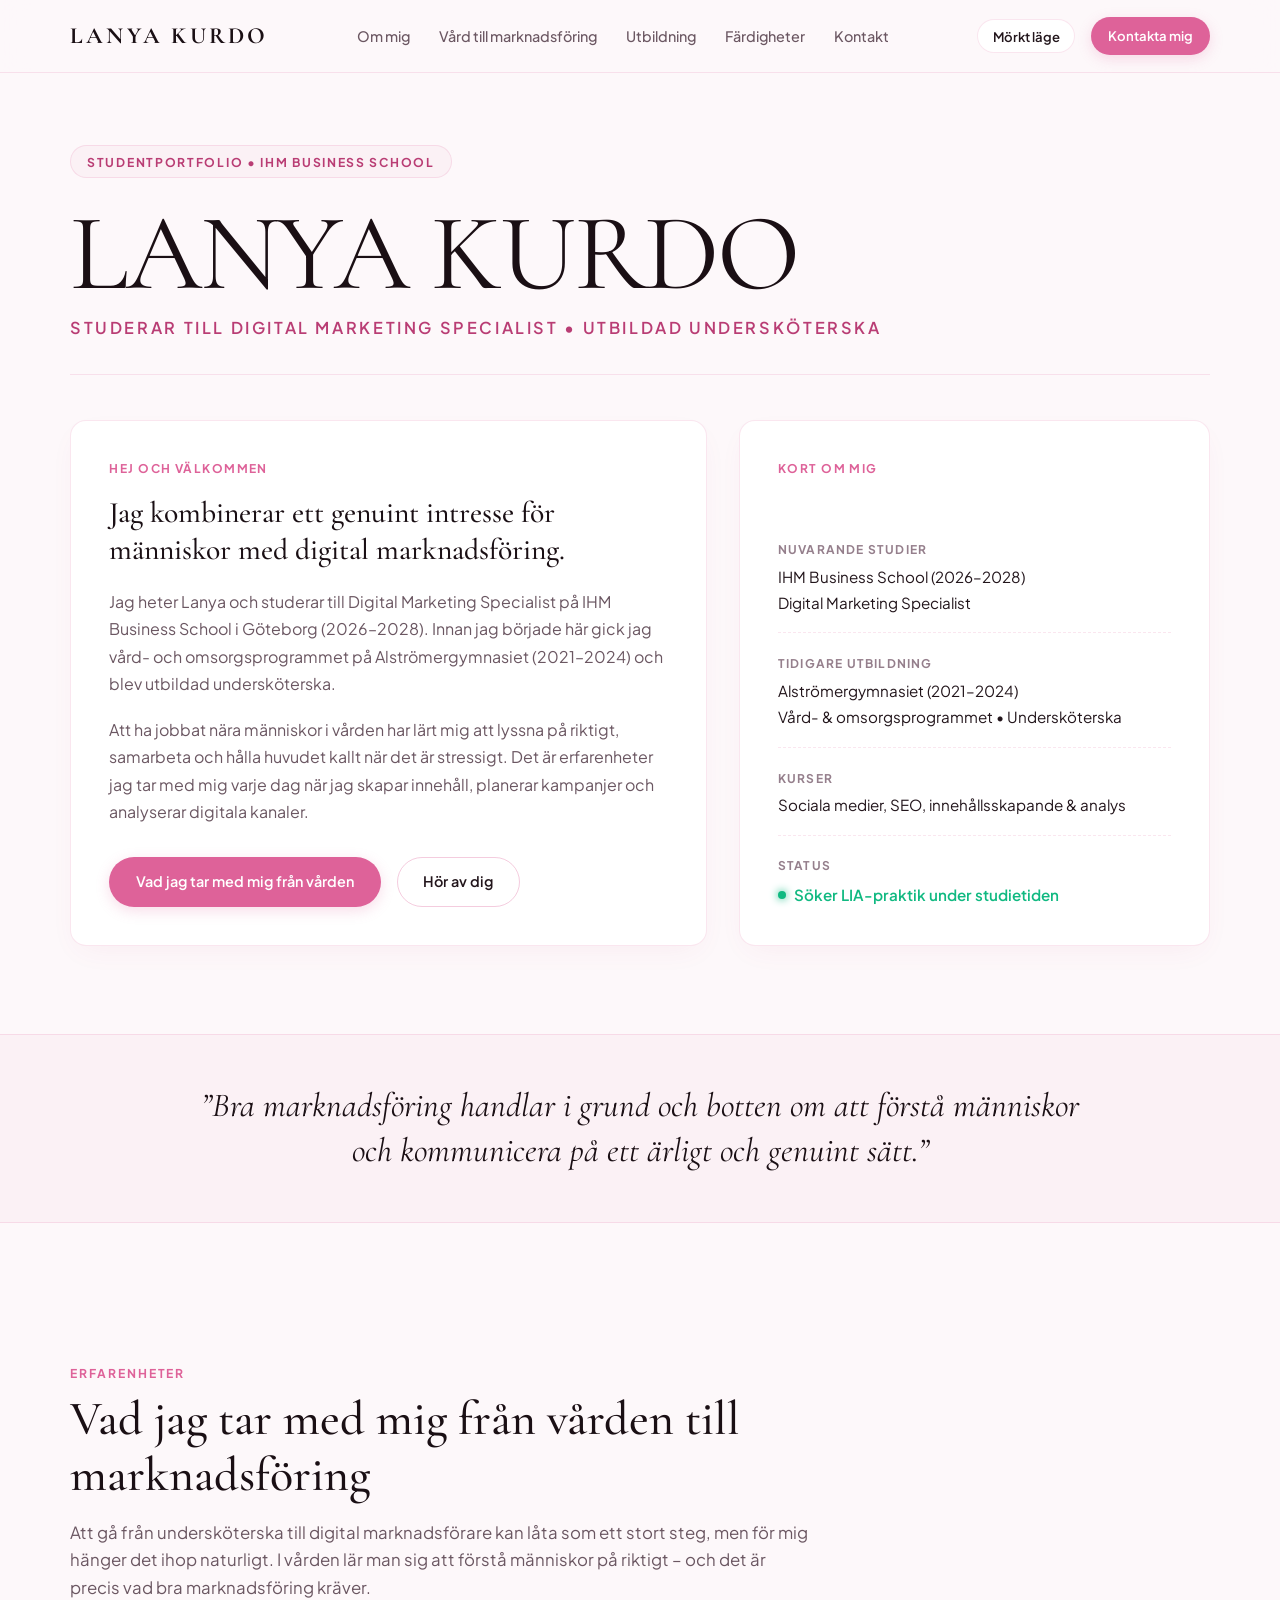
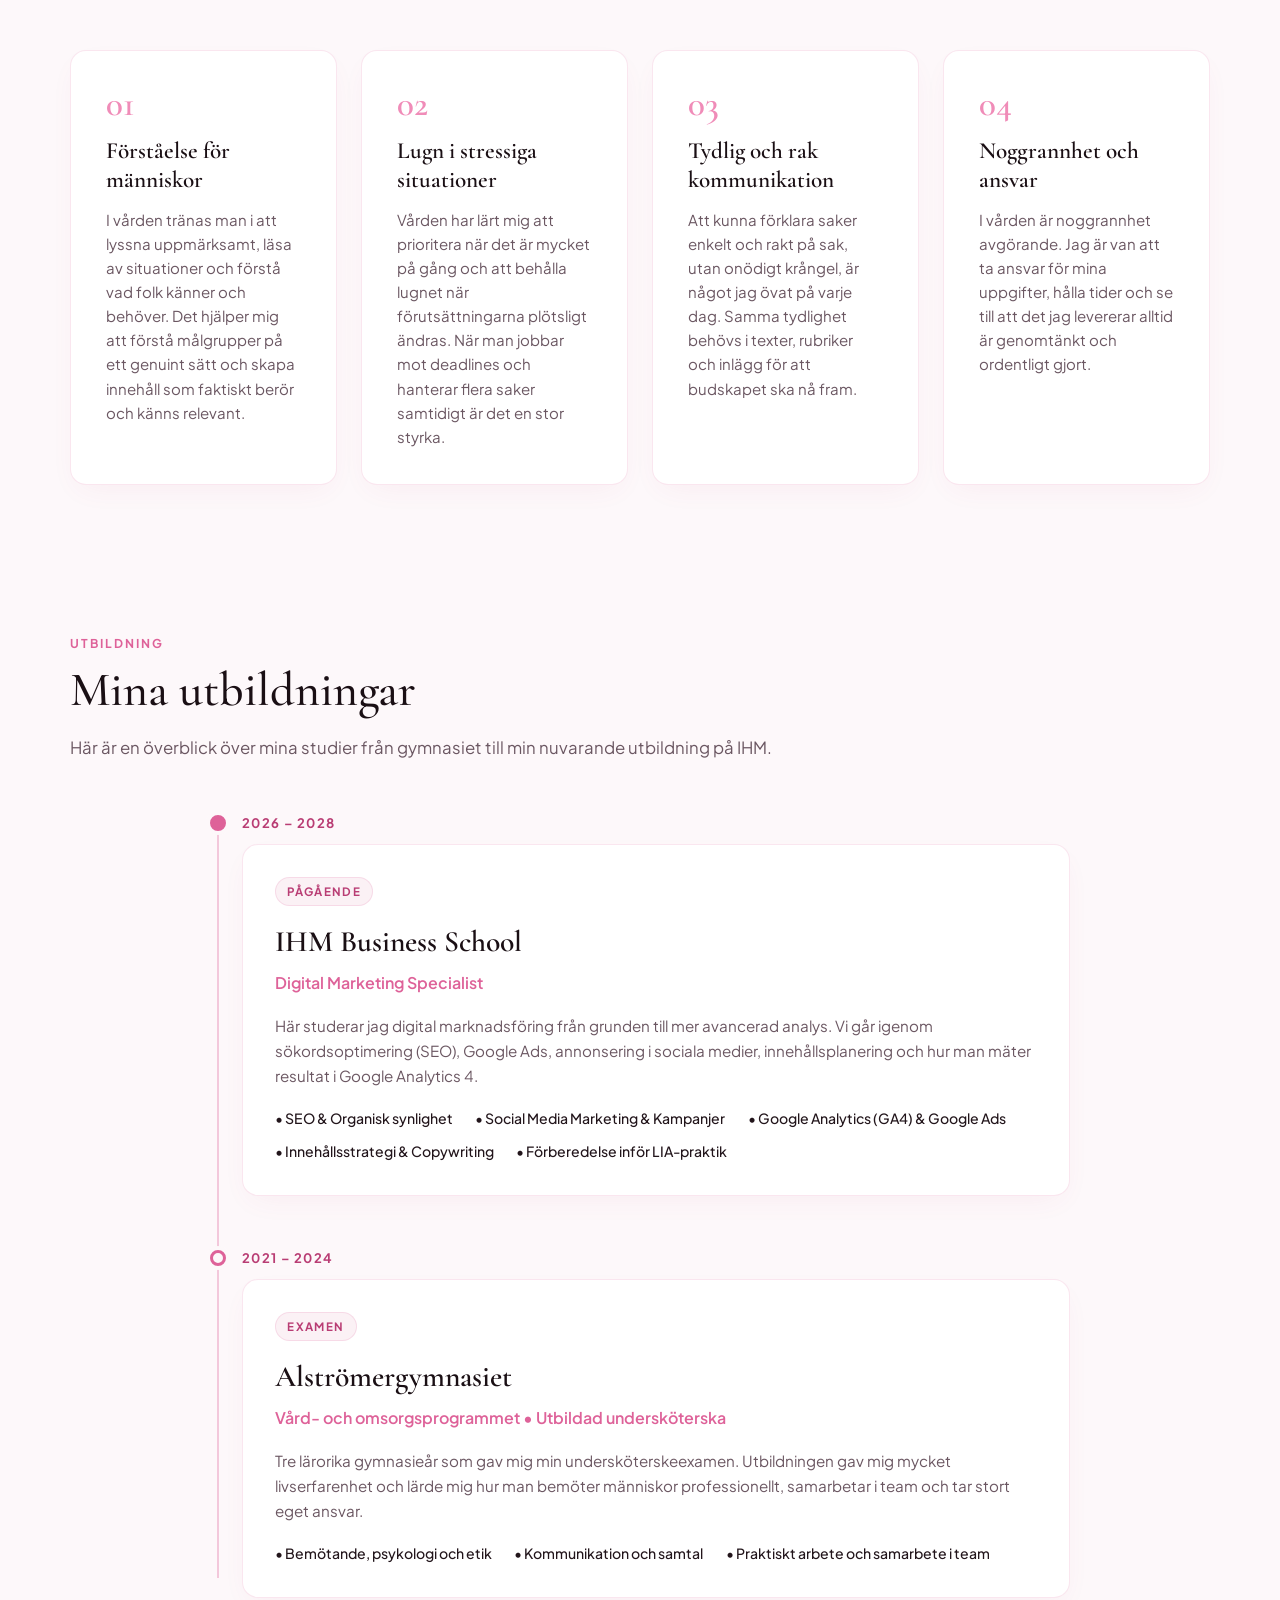
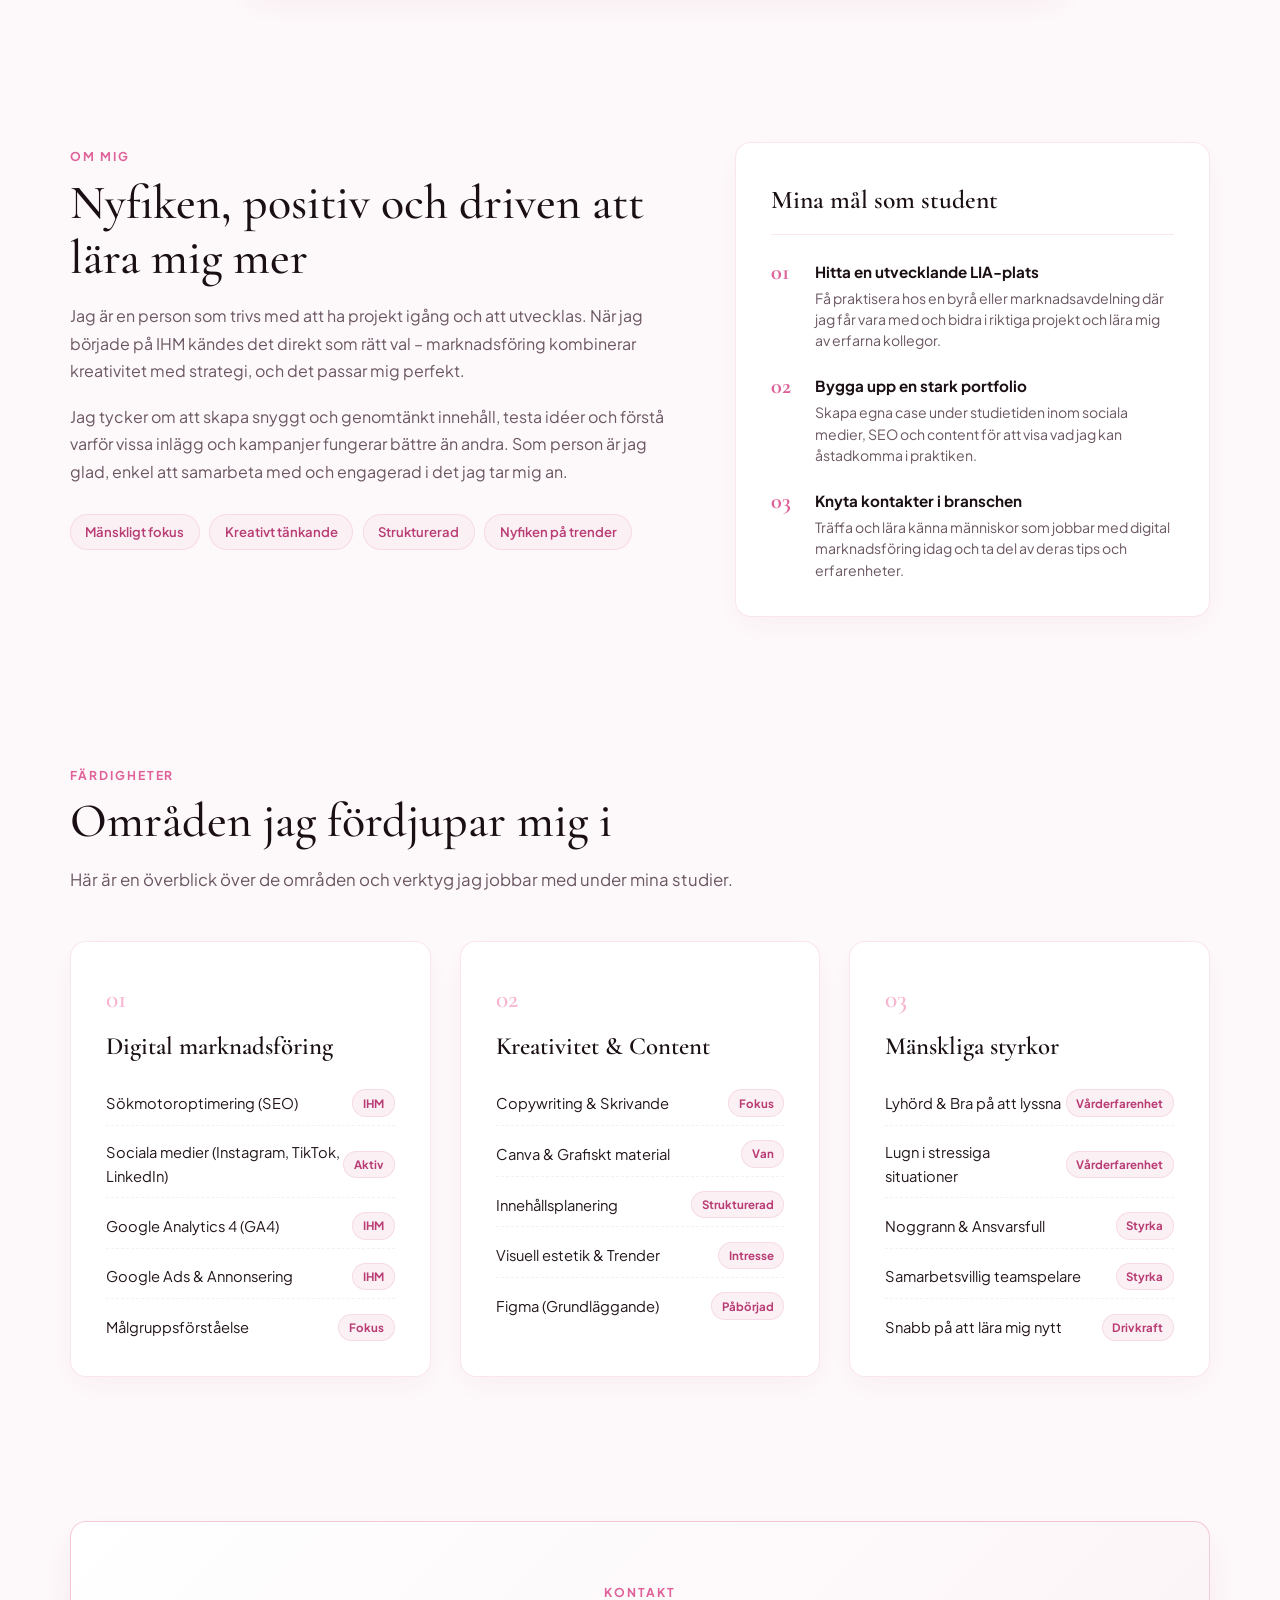
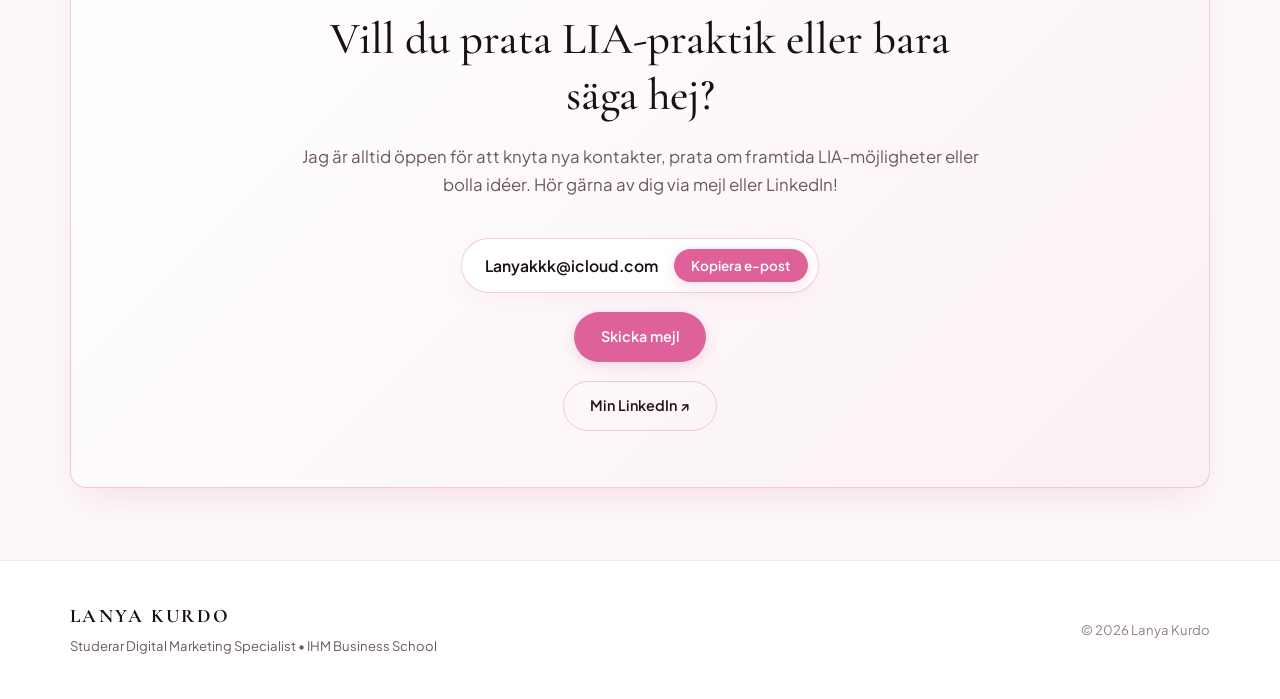
==== commit 3762eb22: "Install GTM container GTM-WJGDMQJQ" ====
--- a/index.html
+++ b/index.html
@@ -2,22 +2,38 @@
 <html lang="sv">
 
 <head>
+    <!-- Google Tag Manager -->
+    <script>(function(w,d,s,l,i){w[l]=w[l]||[];w[l].push({'gtm.start':
+    new Date().getTime(),event:'gtm.js'});var f=d.getElementsByTagName(s)[0],
+    j=d.createElement(s),dl=l!='dataLayer'?'&l='+l:'';j.async=true;j.src=
+    'https://www.googletagmanager.com/gtm.js?id='+i+dl;f.parentNode.insertBefore(j,f);
+    })(window,document,'script','dataLayer','GTM-WJGDMQJQ');</script>
+    <!-- End Google Tag Manager -->
+    <script id="Cookiebot" src="https://consent.cookiebot.com/uc.js" data-cbid="e855e7c2-2e5a-4139-b726-59638d1ef2c3"
+        data-blockingmode="auto" data-culture="SV" type="text/javascript"></script>
     <meta charset="UTF-8">
     <meta name="viewport" content="width=device-width, initial-scale=1.0">
     <title>Lanya Kurdo — Studentportfolio | IHM Business School</title>
-    <meta name="description" content="Portfolio för Lanya Kurdo. Studerar till Digital Marketing Specialist på IHM Business School (2026–2028). Utbildad undersköterska från Alströmergymnasiet (2021–2024).">
+    <meta name="description"
+        content="Portfolio för Lanya Kurdo. Studerar till Digital Marketing Specialist på IHM Business School (2026–2028). Utbildad undersköterska från Alströmergymnasiet (2021–2024).">
     <meta name="author" content="Lanya Kurdo">
-    
+
     <!-- Typsnitt: Stilren Cormorant Garamond och lättläst Plus Jakarta Sans -->
     <link rel="preconnect" href="https://fonts.googleapis.com">
     <link rel="preconnect" href="https://fonts.gstatic.com" crossorigin>
-    <link href="https://fonts.googleapis.com/css2?family=Cormorant+Garamond:ital,wght@0,300;0,400;0,500;0,600;0,700;1,400&family=Plus+Jakarta+Sans:wght@300;400;500;600;700&display=swap" rel="stylesheet">
-    
+    <link
+        href="https://fonts.googleapis.com/css2?family=Cormorant+Garamond:ital,wght@0,300;0,400;0,500;0,600;0,700;1,400&family=Plus+Jakarta+Sans:wght@300;400;500;600;700&display=swap"
+        rel="stylesheet">
+
     <!-- Stilmall med cache-brytare så ändringar alltid syns direkt -->
     <link rel="stylesheet" href="styles.css?v=3">
 </head>
 
 <body>
+    <!-- Google Tag Manager (noscript) -->
+    <noscript><iframe src="https://www.googletagmanager.com/ns.html?id=GTM-WJGDMQJQ"
+    height="0" width="0" style="display:none;visibility:hidden"></iframe></noscript>
+    <!-- End Google Tag Manager (noscript) -->
     <!-- Navigation -->
     <header class="sidhuvud" id="sidhuvud">
         <div class="nav-container">
@@ -54,18 +70,24 @@
 
                 <div class="namn-omslag">
                     <h1 class="stort-namn">LANYA KURDO</h1>
-                    <p class="roll-subtitel">STUDERAR TILL DIGITAL MARKETING SPECIALIST &bull; UTBILDAD UNDERSKÖTERSKA</p>
+                    <p class="roll-subtitel">STUDERAR TILL DIGITAL MARKETING SPECIALIST &bull; UTBILDAD UNDERSKÖTERSKA
+                    </p>
                 </div>
 
                 <div class="hero-kort-rutnat">
                     <div class="hero-kort hero-intro">
                         <span class="kort-etikett">Hej och välkommen</span>
-                        <h2 class="hero-ingress-rubrik">Jag kombinerar ett genuint intresse för människor med digital marknadsföring.</h2>
+                        <h2 class="hero-ingress-rubrik">Jag kombinerar ett genuint intresse för människor med digital
+                            marknadsföring.</h2>
                         <p class="hero-text">
-                            Jag heter Lanya och studerar till Digital Marketing Specialist på IHM Business School i Göteborg (2026–2028). Innan jag började här gick jag vård- och omsorgsprogrammet på Alströmergymnasiet (2021–2024) och blev utbildad undersköterska.
+                            Jag heter Lanya och studerar till Digital Marketing Specialist på IHM Business School i
+                            Göteborg (2026–2028). Innan jag började här gick jag vård- och omsorgsprogrammet på
+                            Alströmergymnasiet (2021–2024) och blev utbildad undersköterska.
                         </p>
                         <p class="hero-text">
-                            Att ha jobbat nära människor i vården har lärt mig att lyssna på riktigt, samarbeta och hålla huvudet kallt när det är stressigt. Det är erfarenheter jag tar med mig varje dag när jag skapar innehåll, planerar kampanjer och analyserar digitala kanaler.
+                            Att ha jobbat nära människor i vården har lärt mig att lyssna på riktigt, samarbeta och
+                            hålla huvudet kallt när det är stressigt. Det är erfarenheter jag tar med mig varje dag när
+                            jag skapar innehåll, planerar kampanjer och analyserar digitala kanaler.
                         </p>
                         <div class="hero-knapprad">
                             <a href="#bakgrund" class="knapp">Vad jag tar med mig från vården</a>
@@ -78,14 +100,16 @@
                         <div class="fakta-lista">
                             <div class="fakta-punkt">
                                 <span class="punkt-titel">Nuvarande studier</span>
-                                <span class="punkt-varde">IHM Business School (2026–2028)<br>Digital Marketing Specialist</span>
+                                <span class="punkt-varde">IHM Business School (2026–2028)<br>Digital Marketing
+                                    Specialist</span>
                             </div>
                             <div class="fakta-punkt">
                                 <span class="punkt-titel">Tidigare utbildning</span>
-                                <span class="punkt-varde">Alströmergymnasiet (2021–2024)<br>Vård- &amp; omsorgsprogrammet &bull; Undersköterska</span>
+                                <span class="punkt-varde">Alströmergymnasiet (2021–2024)<br>Vård- &amp;
+                                    omsorgsprogrammet &bull; Undersköterska</span>
                             </div>
                             <div class="fakta-punkt">
-                                <span class="punkt-titel">Fokusområden</span>
+                                <span class="punkt-titel">Kurser</span>
                                 <span class="punkt-varde">Sociala medier, SEO, innehållsskapande &amp; analys</span>
                             </div>
                             <div class="fakta-punkt">
@@ -105,19 +129,22 @@
         <section class="statement-banner">
             <div class="banner-innehall">
                 <p class="banner-citat">
-                    ”Bra marknadsföring handlar i grund och botten om att förstå människor och kommunicera på ett ärligt och genuint sätt.”
+                    ”Bra marknadsföring handlar i grund och botten om att förstå människor och kommunicera på ett ärligt
+                    och genuint sätt.”
                 </p>
             </div>
         </section>
 
-        <!-- Vad jag tar med mig från vården (helt utan emojis) -->
+        <!-- Vad jag tar med mig från vården -->
         <section id="bakgrund" class="sektion">
             <div class="container">
                 <div class="sektionshuvud">
                     <span class="sektion-undertitel">Erfarenheter</span>
                     <h2 class="sektion-titel">Vad jag tar med mig från vården till marknadsföring</h2>
                     <p class="sektion-beskrivning">
-                        Att gå från undersköterska till digital marknadsförare kan låta som ett stort steg, men för mig hänger det ihop naturligt. I vården lär man sig att förstå människor på riktigt – och det är precis vad bra marknadsföring kräver.
+                        Att gå från undersköterska till digital marknadsförare kan låta som ett stort steg, men för mig
+                        hänger det ihop naturligt. I vården lär man sig att förstå människor på riktigt – och det är
+                        precis vad bra marknadsföring kräver.
                     </p>
                 </div>
 
@@ -126,7 +153,9 @@
                         <span class="fordel-nummer">01</span>
                         <h3 class="fordel-rubrik">Förståelse för människor</h3>
                         <p class="fordel-text">
-                            I vården tränas man i att lyssna uppmärksamt, läsa av situationer och förstå vad folk känner och behöver. Det hjälper mig att förstå målgrupper på ett genuint sätt och skapa innehåll som faktiskt berör och känns relevant.
+                            I vården tränas man i att lyssna uppmärksamt, läsa av situationer och förstå vad folk känner
+                            och behöver. Det hjälper mig att förstå målgrupper på ett genuint sätt och skapa innehåll
+                            som faktiskt berör och känns relevant.
                         </p>
                     </div>
 
@@ -134,7 +163,9 @@
                         <span class="fordel-nummer">02</span>
                         <h3 class="fordel-rubrik">Lugn i stressiga situationer</h3>
                         <p class="fordel-text">
-                            Vården har lärt mig att prioritera när det är mycket på gång och att behålla lugnet när förutsättningarna plötsligt ändras. När man jobbar mot deadlines och hanterar flera saker samtidigt är det en stor styrka.
+                            Vården har lärt mig att prioritera när det är mycket på gång och att behålla lugnet när
+                            förutsättningarna plötsligt ändras. När man jobbar mot deadlines och hanterar flera saker
+                            samtidigt är det en stor styrka.
                         </p>
                     </div>
 
@@ -142,7 +173,9 @@
                         <span class="fordel-nummer">03</span>
                         <h3 class="fordel-rubrik">Tydlig och rak kommunikation</h3>
                         <p class="fordel-text">
-                            Att kunna förklara saker enkelt och rakt på sak, utan onödigt krångel, är något jag övat på varje dag. Samma tydlighet behövs i texter, rubriker och inlägg för att budskapet ska nå fram.
+                            Att kunna förklara saker enkelt och rakt på sak, utan onödigt krångel, är något jag övat på
+                            varje dag. Samma tydlighet behövs i texter, rubriker och inlägg för att budskapet ska nå
+                            fram.
                         </p>
                     </div>
 
@@ -150,7 +183,8 @@
                         <span class="fordel-nummer">04</span>
                         <h3 class="fordel-rubrik">Noggrannhet och ansvar</h3>
                         <p class="fordel-text">
-                            I vården är noggrannhet avgörande. Jag är van att ta ansvar för mina uppgifter, hålla tider och se till att det jag levererar alltid är genomtänkt och ordentligt gjort.
+                            I vården är noggrannhet avgörande. Jag är van att ta ansvar för mina uppgifter, hålla tider
+                            och se till att det jag levererar alltid är genomtänkt och ordentligt gjort.
                         </p>
                     </div>
                 </div>
@@ -178,7 +212,9 @@
                             <h3 class="skola-titel">IHM Business School</h3>
                             <h4 class="program-titel">Digital Marketing Specialist</h4>
                             <p class="utbildning-beskrivning">
-                                Här studerar jag digital marknadsföring från grunden till mer avancerad analys. Vi går igenom sökordsoptimering (SEO), Google Ads, annonsering i sociala medier, innehållsplanering och hur man mäter resultat i Google Analytics 4.
+                                Här studerar jag digital marknadsföring från grunden till mer avancerad analys. Vi går
+                                igenom sökordsoptimering (SEO), Google Ads, annonsering i sociala medier,
+                                innehållsplanering och hur man mäter resultat i Google Analytics 4.
                             </p>
                             <ul class="kurs-lista">
                                 <li>&bull; SEO &amp; Organisk synlighet</li>
@@ -199,7 +235,9 @@
                             <h3 class="skola-titel">Alströmergymnasiet</h3>
                             <h4 class="program-titel">Vård- och omsorgsprogrammet &bull; Utbildad undersköterska</h4>
                             <p class="utbildning-beskrivning">
-                                Tre lärorika gymnasieår som gav mig min undersköterskeexamen. Utbildningen gav mig mycket livserfarenhet och lärde mig hur man bemöter människor professionellt, samarbetar i team och tar stort eget ansvar.
+                                Tre lärorika gymnasieår som gav mig min undersköterskeexamen. Utbildningen gav mig
+                                mycket livserfarenhet och lärde mig hur man bemöter människor professionellt, samarbetar
+                                i team och tar stort eget ansvar.
                             </p>
                             <ul class="kurs-lista">
                                 <li>&bull; Bemötande, psykologi och etik</li>
@@ -212,17 +250,21 @@
             </div>
         </section>
 
-        <!-- Om mig & Mål som student (helt utan ikoner eller emojis) -->
+        <!-- Om mig & Mål som student -->
         <section id="om" class="sektion">
             <div class="container om-grid">
                 <div class="om-text-kolumn">
                     <span class="sektion-undertitel">Om mig</span>
                     <h2 class="sektion-titel">Nyfiken, positiv och driven att lära mig mer</h2>
                     <p class="om-paragraf">
-                        Jag är en person som trivs med att ha projekt igång och att utvecklas. När jag började på IHM kändes det direkt som rätt val – marknadsföring kombinerar kreativitet med strategi, och det passar mig perfekt.
+                        Jag är en person som trivs med att ha projekt igång och att utvecklas. När jag började på IHM
+                        kändes det direkt som rätt val – marknadsföring kombinerar kreativitet med strategi, och det
+                        passar mig perfekt.
                     </p>
                     <p class="om-paragraf">
-                        Jag tycker om att skapa snyggt och genomtänkt innehåll, testa idéer och förstå varför vissa inlägg och kampanjer fungerar bättre än andra. Som person är jag glad, enkel att samarbeta med och engagerad i det jag tar mig an.
+                        Jag tycker om att skapa snyggt och genomtänkt innehåll, testa idéer och förstå varför vissa
+                        inlägg och kampanjer fungerar bättre än andra. Som person är jag glad, enkel att samarbeta med
+                        och engagerad i det jag tar mig an.
                     </p>
 
                     <div class="varderingar-rad">
@@ -236,12 +278,13 @@
                 <div class="om-kort-kolumn">
                     <div class="om-kort">
                         <h3 class="kort-rubrik">Mina mål som student</h3>
-                        
+
                         <div class="mal-punkt">
                             <span class="mal-nummer">01</span>
                             <div class="mal-text-wrap">
                                 <strong>Hitta en utvecklande LIA-plats</strong>
-                                <p>Få praktisera hos en byrå eller marknadsavdelning där jag får vara med och bidra i riktiga projekt och lära mig av erfarna kollegor.</p>
+                                <p>Få praktisera hos en byrå eller marknadsavdelning där jag får vara med och bidra i
+                                    riktiga projekt och lära mig av erfarna kollegor.</p>
                             </div>
                         </div>
 
@@ -249,7 +292,8 @@
                             <span class="mal-nummer">02</span>
                             <div class="mal-text-wrap">
                                 <strong>Bygga upp en stark portfolio</strong>
-                                <p>Skapa egna case under studietiden inom sociala medier, SEO och content för att visa vad jag kan åstadkomma i praktiken.</p>
+                                <p>Skapa egna case under studietiden inom sociala medier, SEO och content för att visa
+                                    vad jag kan åstadkomma i praktiken.</p>
                             </div>
                         </div>
 
@@ -257,15 +301,16 @@
                             <span class="mal-nummer">03</span>
                             <div class="mal-text-wrap">
                                 <strong>Knyta kontakter i branschen</strong>
-                                <p>Träffa och lära känna människor som jobbar med digital marknadsföring idag och ta del av deras tips och erfarenheter.</p>
-                            </div>
-                        </div>
-                    </div>
-                </div>
-            </div>
-        </section>
-
-        <!-- Färdigheter: Helt utan ikoner, bara ren och stilren text -->
+                                <p>Träffa och lära känna människor som jobbar med digital marknadsföring idag och ta del
+                                    av deras tips och erfarenheter.</p>
+                            </div>
+                        </div>
+                    </div>
+                </div>
+            </div>
+        </section>
+
+        <!-- Färdigheter -->
         <section id="fardigheter" class="sektion">
             <div class="container">
                 <div class="sektionshuvud">
@@ -282,7 +327,8 @@
                         <h3 class="kompetens-kategori">Digital marknadsföring</h3>
                         <ul class="fardighet-lista">
                             <li><span>Sökmotoroptimering (SEO)</span> <span class="niva-tagg">IHM</span></li>
-                            <li><span>Sociala medier (Instagram, TikTok, LinkedIn)</span> <span class="niva-tagg">Aktiv</span></li>
+                            <li><span>Sociala medier (Instagram, TikTok, LinkedIn)</span> <span
+                                    class="niva-tagg">Aktiv</span></li>
                             <li><span>Google Analytics 4 (GA4)</span> <span class="niva-tagg">IHM</span></li>
                             <li><span>Google Ads &amp; Annonsering</span> <span class="niva-tagg">IHM</span></li>
                             <li><span>Målgruppsförståelse</span> <span class="niva-tagg">Fokus</span></li>
@@ -305,8 +351,10 @@
                         <span class="kompetens-nummer">03</span>
                         <h3 class="kompetens-kategori">Mänskliga styrkor</h3>
                         <ul class="fardighet-lista">
-                            <li><span>Lyhörd &amp; Bra på att lyssna</span> <span class="niva-tagg">Vårderfarenhet</span></li>
-                            <li><span>Lugn i stressiga situationer</span> <span class="niva-tagg">Vårderfarenhet</span></li>
+                            <li><span>Lyhörd &amp; Bra på att lyssna</span> <span
+                                    class="niva-tagg">Vårderfarenhet</span></li>
+                            <li><span>Lugn i stressiga situationer</span> <span class="niva-tagg">Vårderfarenhet</span>
+                            </li>
                             <li><span>Noggrann &amp; Ansvarsfull</span> <span class="niva-tagg">Styrka</span></li>
                             <li><span>Samarbetsvillig teamspelare</span> <span class="niva-tagg">Styrka</span></li>
                             <li><span>Snabb på att lära mig nytt</span> <span class="niva-tagg">Drivkraft</span></li>
@@ -324,7 +372,8 @@
                         <span class="sektion-undertitel">Kontakt</span>
                         <h2 class="kontakt-rubrik">Vill du prata LIA-praktik eller bara säga hej?</h2>
                         <p class="kontakt-beskrivning">
-                            Jag är alltid öppen för att knyta nya kontakter, prata om framtida LIA-möjligheter eller bolla idéer. Hör gärna av dig via mejl eller LinkedIn!
+                            Jag är alltid öppen för att knyta nya kontakter, prata om framtida LIA-möjligheter eller
+                            bolla idéer. Hör gärna av dig via mejl eller LinkedIn!
                         </p>
 
                         <div class="kontakt-knappar">
@@ -337,7 +386,8 @@
 
                             <a href="mailto:Lanyakkk@icloud.com" class="knapp">Skicka mejl</a>
 
-                            <a href="https://www.linkedin.com/in/lanya-kurdo-06547729a/" target="_blank" rel="noopener noreferrer" class="knapp knapp-linje">
+                            <a href="https://www.linkedin.com/in/lanya-kurdo-06547729a/" target="_blank"
+                                rel="noopener noreferrer" class="knapp knapp-linje">
                                 Min LinkedIn ↗
                             </a>
                         </div>
@@ -363,5 +413,5 @@
     <!-- Skript med cache-brytare så ändringar alltid slår igenom -->
     <script src="app.js?v=3"></script>
 </body>
+
 </html>
-
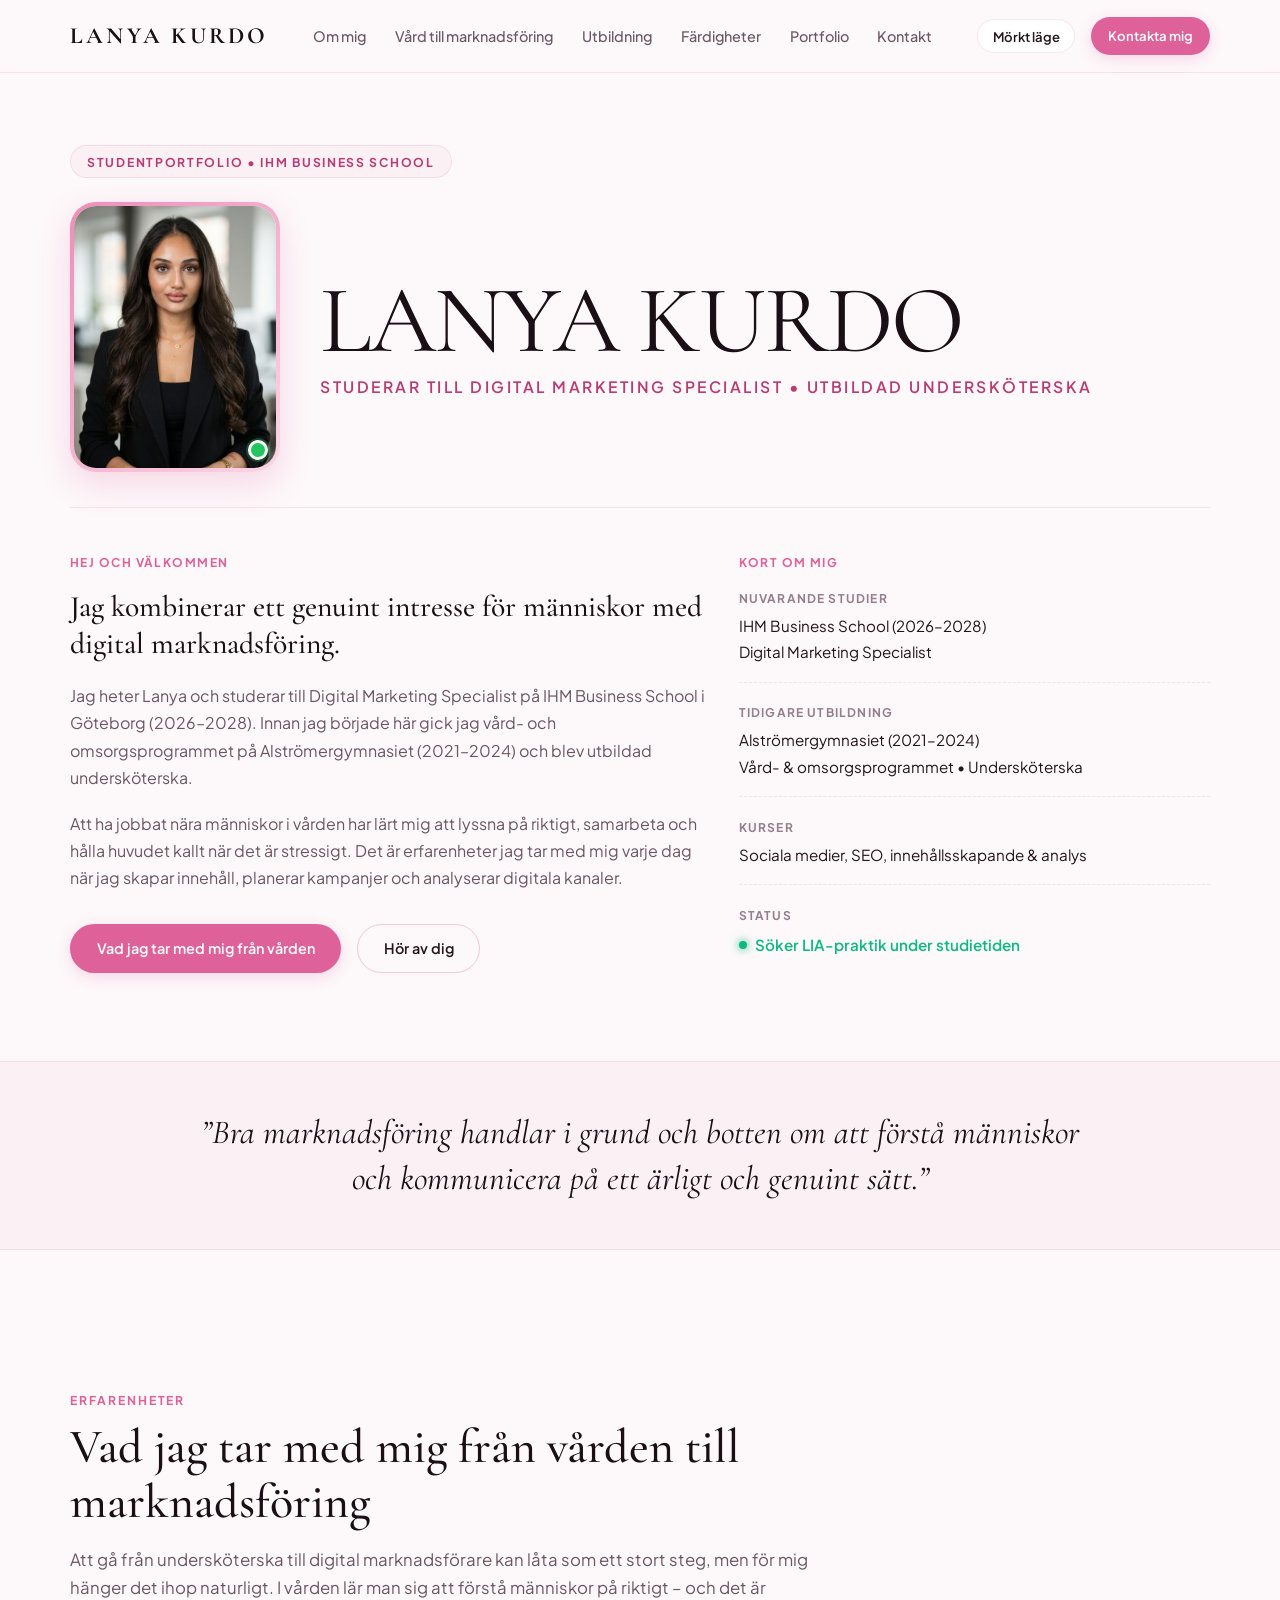
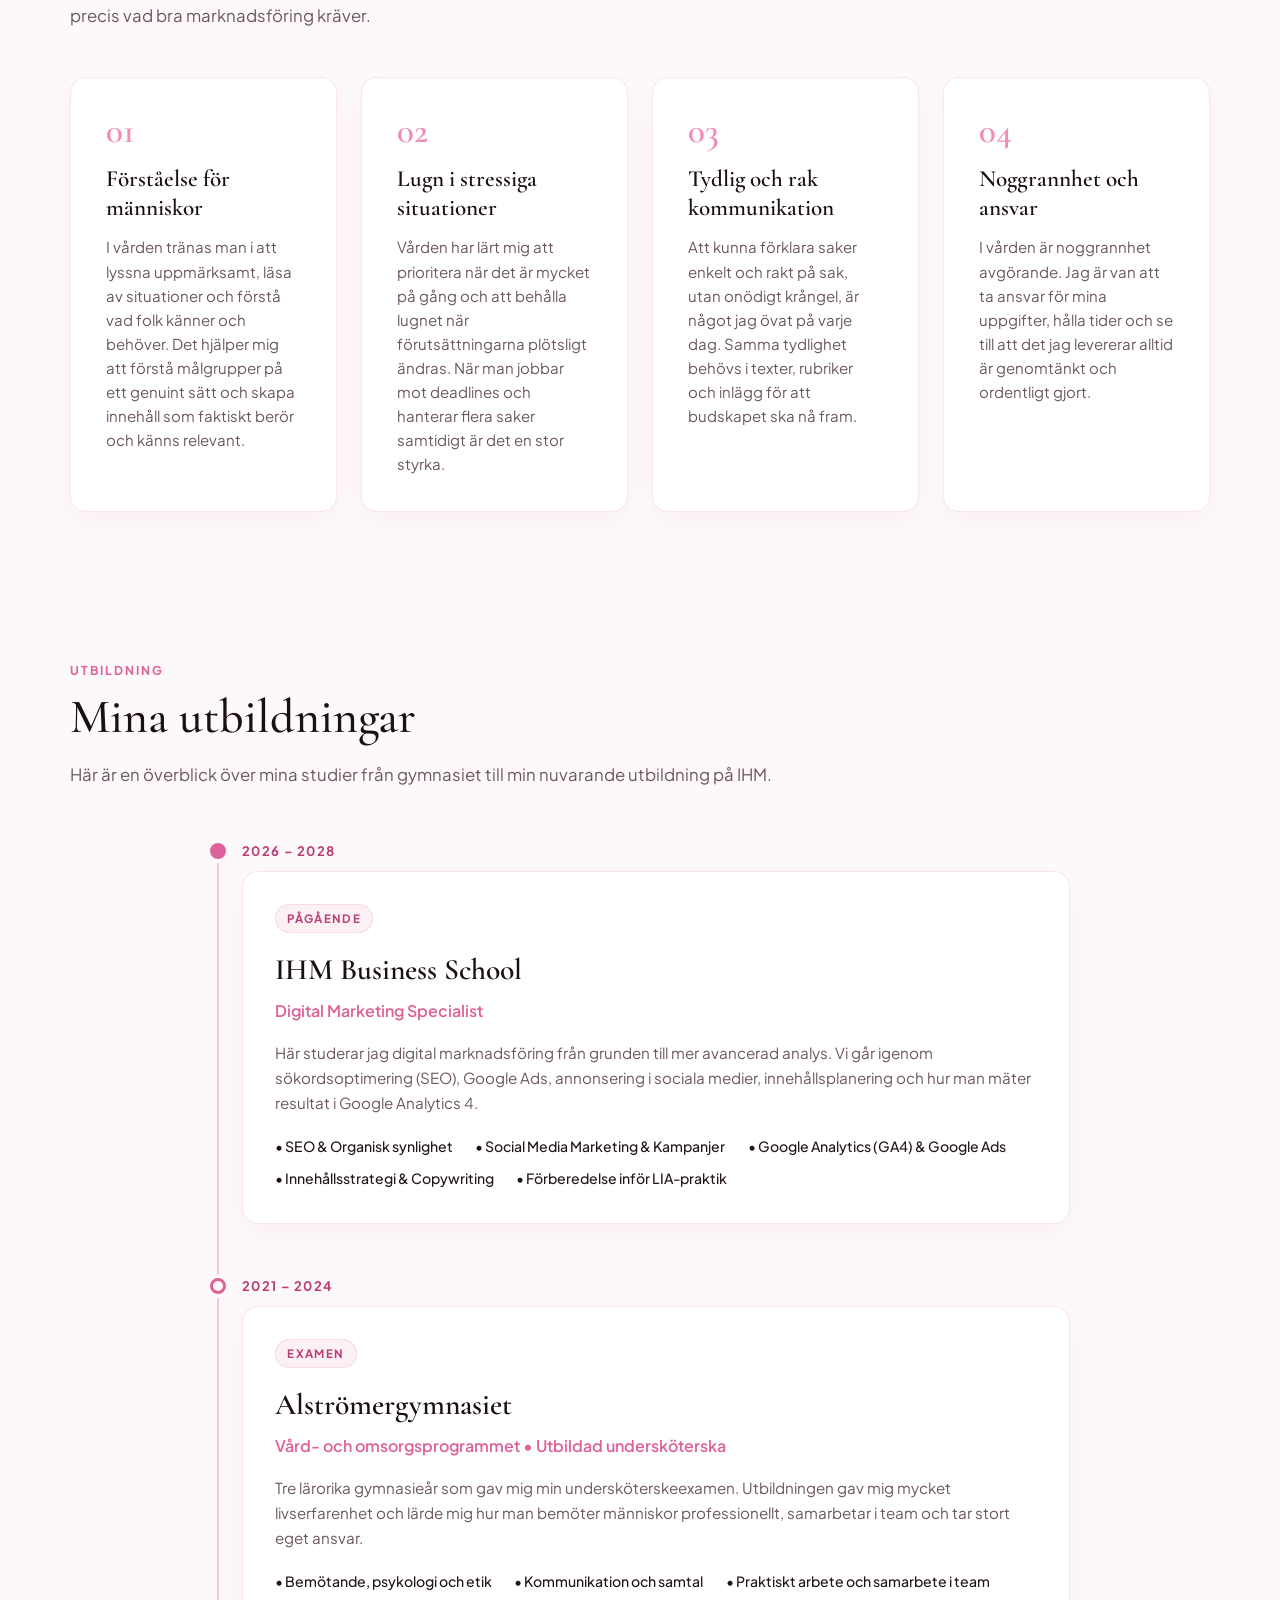
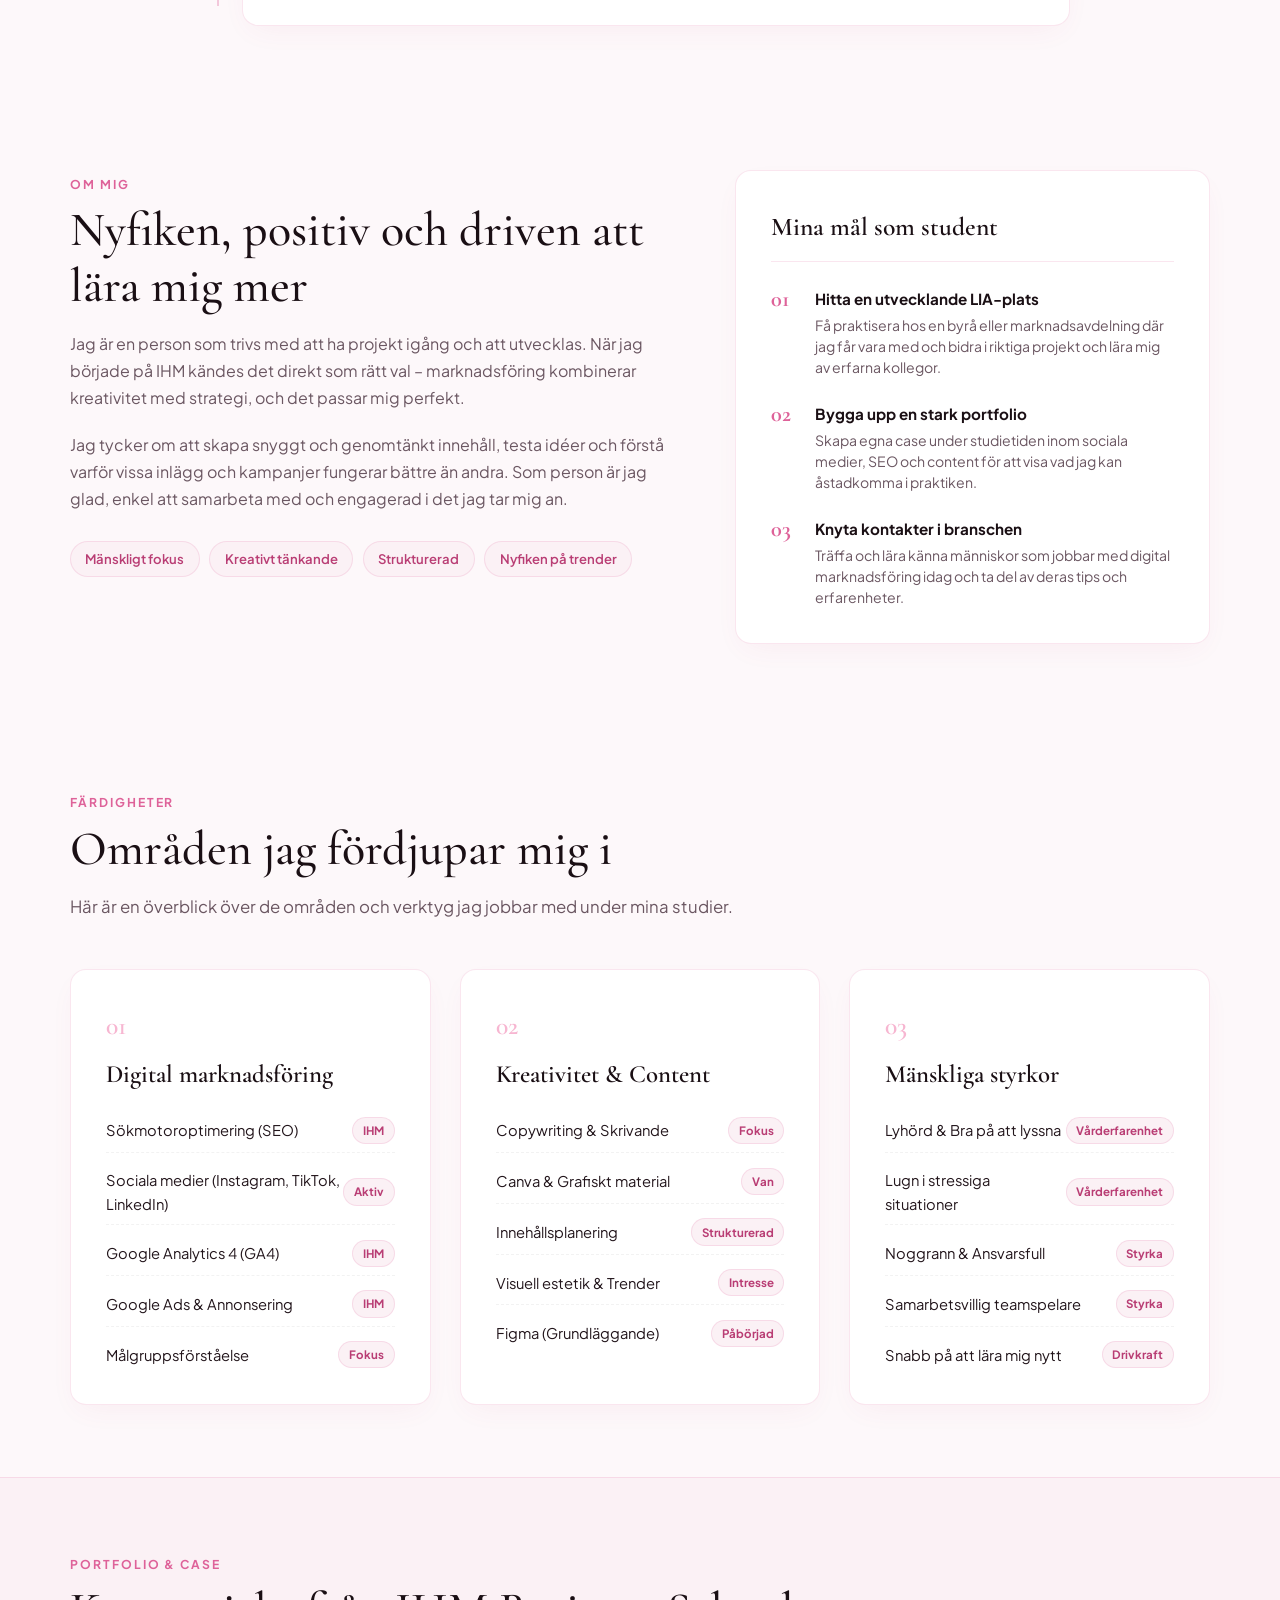
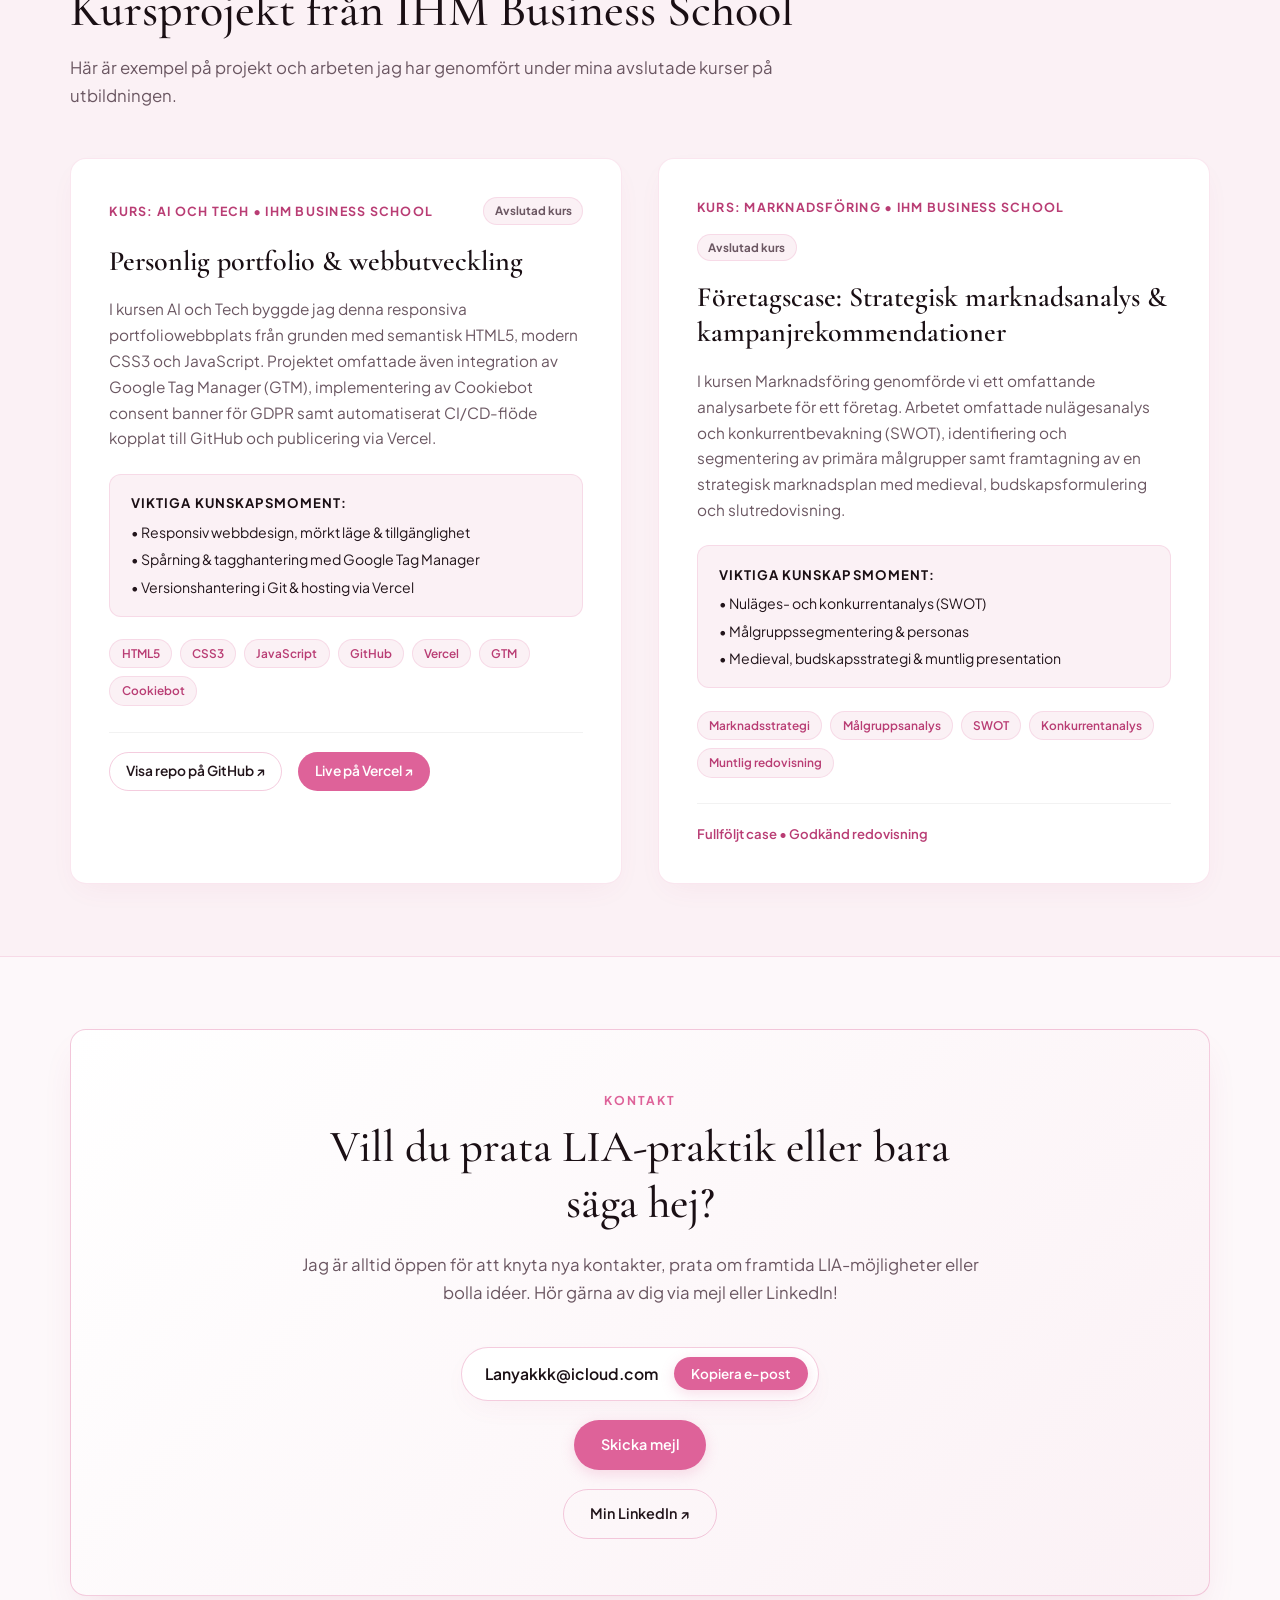
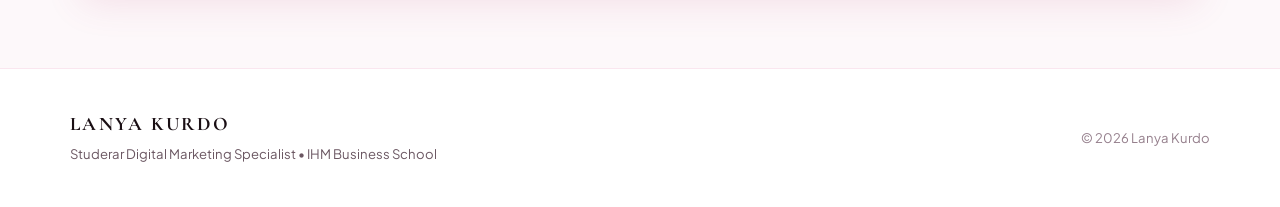
==== commit b3b41f75: "Update index.html with portrait photo, courses, and full content" ====
--- a/index.html
+++ b/index.html
@@ -26,7 +26,7 @@
         rel="stylesheet">
 
     <!-- Stilmall med cache-brytare så ändringar alltid syns direkt -->
-    <link rel="stylesheet" href="styles.css?v=3">
+    <link rel="stylesheet" href="styles.css?v=8">
 </head>
 
 <body>
@@ -47,6 +47,7 @@
                     <li><a href="#bakgrund">Vård till marknadsföring</a></li>
                     <li><a href="#utbildning">Utbildning</a></li>
                     <li><a href="#fardigheter">Färdigheter</a></li>
+                    <li><a href="#portfolio">Portfolio</a></li>
                     <li><a href="#kontakt">Kontakt</a></li>
                 </ul>
             </nav>
@@ -69,9 +70,16 @@
                 </div>
 
                 <div class="namn-omslag">
-                    <h1 class="stort-namn">LANYA KURDO</h1>
-                    <p class="roll-subtitel">STUDERAR TILL DIGITAL MARKETING SPECIALIST &bull; UTBILDAD UNDERSKÖTERSKA
-                    </p>
+                    <div class="hero-profil-header">
+                        <div class="profil-avatar-wrap">
+                            <img src="[data-uri]" alt="Lanya Kurdo" class="profil-avatar-bild">
+                            <span class="profil-status-prick" title="Tillgänglig för LIA-praktik"></span>
+                        </div>
+                        <div class="namn-text-kolumn">
+                            <h1 class="stort-namn">LANYA KURDO</h1>
+                            <p class="roll-subtitel">STUDERAR TILL DIGITAL MARKETING SPECIALIST &bull; UTBILDAD UNDERSKÖTERSKA</p>
+                        </div>
+                    </div>
                 </div>
 
                 <div class="hero-kort-rutnat">
@@ -364,6 +372,88 @@
             </div>
         </section>
 
+        <!-- Portfolio / Kursprojekt -->
+        <section id="portfolio" class="sektion portfolio-sektion">
+            <div class="container">
+                <div class="sektionshuvud">
+                    <span class="sektion-undertitel">Portfolio &amp; Case</span>
+                    <h2 class="sektion-titel">Kursprojekt från IHM Business School</h2>
+                    <p class="sektion-beskrivning">
+                        Här är exempel på projekt och arbeten jag har genomfört under mina avslutade kurser på utbildningen.
+                    </p>
+                </div>
+
+                <div class="projekt-grid">
+                    <!-- Projekt 1: AI och Tech -->
+                    <article class="projekt-kort">
+                        <div class="projekt-innehall">
+                            <div class="projekt-topp">
+                                <span class="projekt-kurs">Kurs: AI och Tech &bull; IHM Business School</span>
+                                <span class="projekt-status-tagg">Avslutad kurs</span>
+                            </div>
+                            <h3 class="projekt-rubrik">Personlig portfolio &amp; webbutveckling</h3>
+                            <p class="projekt-beskrivning">
+                                I kursen AI och Tech byggde jag denna responsiva portfoliowebbplats från grunden med semantisk HTML5, modern CSS3 och JavaScript. Projektet omfattade även integration av Google Tag Manager (GTM), implementering av Cookiebot consent banner för GDPR samt automatiserat CI/CD-flöde kopplat till GitHub och publicering via Vercel.
+                            </p>
+                            <div class="projekt-larande">
+                                <strong>Viktiga kunskapsmoment:</strong>
+                                <ul>
+                                    <li>&bull; Responsiv webbdesign, mörkt läge &amp; tillgänglighet</li>
+                                    <li>&bull; Spårning &amp; tagghantering med Google Tag Manager</li>
+                                    <li>&bull; Versionshantering i Git &amp; hosting via Vercel</li>
+                                </ul>
+                            </div>
+                            <div class="projekt-taggar">
+                                <span class="tagg">HTML5</span>
+                                <span class="tagg">CSS3</span>
+                                <span class="tagg">JavaScript</span>
+                                <span class="tagg">GitHub</span>
+                                <span class="tagg">Vercel</span>
+                                <span class="tagg">GTM</span>
+                                <span class="tagg">Cookiebot</span>
+                            </div>
+                            <div class="projekt-lankar">
+                                <a href="https://github.com/Lanyaak/personal-brand" target="_blank" rel="noopener noreferrer" class="projekt-lank">Visa repo på GitHub ↗</a>
+                                <a href="https://lanyakurdo.vercel.app/" target="_blank" rel="noopener noreferrer" class="projekt-lank projekt-lank-framhav">Live på Vercel ↗</a>
+                            </div>
+                        </div>
+                    </article>
+
+                    <!-- Projekt 2: Marknadsföring -->
+                    <article class="projekt-kort">
+                        <div class="projekt-innehall">
+                            <div class="projekt-topp">
+                                <span class="projekt-kurs">Kurs: Marknadsföring &bull; IHM Business School</span>
+                                <span class="projekt-status-tagg">Avslutad kurs</span>
+                            </div>
+                            <h3 class="projekt-rubrik">Företagscase: Strategisk marknadsanalys &amp; kampanjrekommendationer</h3>
+                            <p class="projekt-beskrivning">
+                                I kursen Marknadsföring genomförde vi ett omfattande analysarbete för ett företag. Arbetet omfattade nulägesanalys och konkurrentbevakning (SWOT), identifiering och segmentering av primära målgrupper samt framtagning av en strategisk marknadsplan med medieval, budskapsformulering och slutredovisning.
+                            </p>
+                            <div class="projekt-larande">
+                                <strong>Viktiga kunskapsmoment:</strong>
+                                <ul>
+                                    <li>&bull; Nuläges- och konkurrentanalys (SWOT)</li>
+                                    <li>&bull; Målgruppssegmentering &amp; personas</li>
+                                    <li>&bull; Medieval, budskapsstrategi &amp; muntlig presentation</li>
+                                </ul>
+                            </div>
+                            <div class="projekt-taggar">
+                                <span class="tagg">Marknadsstrategi</span>
+                                <span class="tagg">Målgruppsanalys</span>
+                                <span class="tagg">SWOT</span>
+                                <span class="tagg">Konkurrentanalys</span>
+                                <span class="tagg">Muntlig redovisning</span>
+                            </div>
+                            <div class="projekt-lankar">
+                                <span class="projekt-badge-klar">Fullföljt case &bull; Godkänd redovisning</span>
+                            </div>
+                        </div>
+                    </article>
+                </div>
+            </div>
+        </section>
+
         <!-- Kontakt -->
         <section id="kontakt" class="sektion kontakt-sektion">
             <div class="container">
--- a/styles.css
+++ b/styles.css
@@ -288,22 +288,73 @@
 .namn-omslag {
     margin-bottom: 2.8rem;
     border-bottom: 1px solid var(--kant);
-    padding-bottom: 2rem;
+    padding-bottom: 2.2rem;
+}
+
+/* Profilheader högst upp i hero */
+.hero-profil-header {
+    display: flex;
+    align-items: center;
+    gap: 2.5rem;
+}
+
+.profil-avatar-wrap {
+    position: relative;
+    width: 210px;
+    height: 270px;
+    flex-shrink: 0;
+    border-radius: 26px;
+    padding: 4px;
+    background: linear-gradient(135deg, var(--rosa-400), var(--rosa-200));
+    box-shadow: 0 12px 32px rgba(222, 98, 153, 0.22);
+    transition: transform 0.35s ease, box-shadow 0.35s ease;
+}
+
+.profil-avatar-wrap:hover {
+    transform: translateY(-4px) scale(1.02);
+    box-shadow: 0 18px 40px rgba(222, 98, 153, 0.32);
+}
+
+.profil-avatar-bild {
+    width: 100%;
+    height: 100%;
+    border-radius: 22px;
+    object-fit: cover;
+    object-position: center 15%;
+    display: block;
+    background: var(--yta);
+}
+
+.profil-status-prick {
+    position: absolute;
+    bottom: 12px;
+    right: 12px;
+    width: 20px;
+    height: 20px;
+    background-color: #22c55e;
+    border: 3.5px solid var(--yta);
+    border-radius: 50%;
+    box-shadow: 0 0 0 2px rgba(34, 197, 94, 0.3);
+}
+
+.namn-text-kolumn {
+    display: flex;
+    flex-direction: column;
 }
 
 .stort-namn {
     font-family: var(--typsnitt-rubrik);
-    font-size: clamp(3.2rem, 9vw, 6.8rem);
+    font-size: clamp(3rem, 7.5vw, 6.4rem);
     font-weight: 400;
     line-height: 0.95;
     letter-spacing: -0.02em;
     text-transform: uppercase;
     color: var(--text-rubrik);
-    margin-bottom: 0.6rem;
+    margin-bottom: 0.5rem;
 }
 
 .roll-subtitel {
-    font-size: clamp(0.85rem, 2vw, 1.02rem);
+    font-size: clamp(0.82rem, 1.8vw, 0.98rem);
     font-weight: 600;
     letter-spacing: 0.16em;
     text-transform: uppercase;
@@ -315,23 +366,6 @@
     grid-template-columns: 1.35fr 1fr;
     gap: 2rem;
     align-items: stretch;
-}
-
-.hero-kort {
-    background: var(--yta);
-    border: 1px solid var(--kant);
-    border-radius: var(--radie-kort);
-    padding: 2.4rem;
-    box-shadow: var(--skugga-mjuk);
-    transition: var(--overgang);
-    display: flex;
-    flex-direction: column;
-    justify-content: space-between;
-}
-
-.hero-kort:hover {
-    border-color: var(--kant-stark);
-    box-shadow: var(--skugga-svavande);
 }
 
 .kort-etikett {
@@ -810,7 +844,174 @@
     border: 1px solid var(--kant);
 }
 
-/* 12 · Kontaktsektion */
+/* 12 · Portfolio & Kursprojekt */
+.portfolio-sektion {
+    background: var(--yta-subtil);
+    border-top: 1px solid var(--kant);
+    border-bottom: 1px solid var(--kant);
+}
+
+.projekt-grid {
+    display: grid;
+    grid-template-columns: repeat(auto-fit, minmax(340px, 1fr));
+    gap: 2.2rem;
+    align-items: stretch;
+}
+
+.projekt-kort {
+    background: var(--yta);
+    border: 1px solid var(--kant);
+    border-radius: var(--radie-kort);
+    padding: 2.4rem;
+    box-shadow: var(--skugga-mjuk);
+    transition: var(--overgang);
+    display: flex;
+    flex-direction: column;
+    justify-content: space-between;
+}
+
+.projekt-kort:hover {
+    border-color: var(--rosa-400);
+    transform: translateY(-4px);
+    box-shadow: var(--skugga-svavande);
+}
+
+.projekt-topp {
+    display: flex;
+    align-items: center;
+    justify-content: space-between;
+    gap: 1rem;
+    margin-bottom: 1.2rem;
+    flex-wrap: wrap;
+}
+
+.projekt-kurs {
+    font-size: 0.78rem;
+    font-weight: 700;
+    letter-spacing: 0.1em;
+    text-transform: uppercase;
+    color: var(--rosa-600);
+}
+
+.projekt-status-tagg {
+    font-size: 0.72rem;
+    font-weight: 700;
+    padding: 0.2rem 0.65rem;
+    border-radius: var(--radie-rund);
+    background: var(--yta-subtil);
+    color: var(--text-dampad);
+    border: 1px solid var(--kant);
+}
+
+.projekt-rubrik {
+    font-family: var(--typsnitt-rubrik);
+    font-size: 1.75rem;
+    font-weight: 600;
+    color: var(--text-rubrik);
+    line-height: 1.25;
+    margin-bottom: 1.1rem;
+}
+
+.projekt-beskrivning {
+    font-size: 0.96rem;
+    color: var(--text-dampad);
+    line-height: 1.68;
+    margin-bottom: 1.4rem;
+}
+
+.projekt-larande {
+    background: var(--yta-subtil);
+    border: 1px solid var(--kant);
+    border-radius: 12px;
+    padding: 1.1rem 1.3rem;
+    margin-bottom: 1.4rem;
+}
+
+.projekt-larande strong {
+    display: block;
+    font-size: 0.82rem;
+    text-transform: uppercase;
+    letter-spacing: 0.08em;
+    color: var(--text-rubrik);
+    margin-bottom: 0.5rem;
+}
+
+.projekt-larande ul {
+    list-style: none;
+    display: flex;
+    flex-direction: column;
+    gap: 0.4rem;
+}
+
+.projekt-larande li {
+    font-size: 0.88rem;
+    color: var(--text-huvud);
+    line-height: 1.5;
+}
+
+.projekt-taggar {
+    display: flex;
+    flex-wrap: wrap;
+    gap: 0.5rem;
+    margin-bottom: 1.6rem;
+}
+
+.tagg {
+    font-size: 0.74rem;
+    font-weight: 600;
+    padding: 0.25rem 0.7rem;
+    border-radius: var(--radie-rund);
+    background: var(--yta-subtil);
+    color: var(--rosa-600);
+    border: 1px solid var(--kant);
+}
+
+.projekt-lankar {
+    display: flex;
+    align-items: center;
+    gap: 1rem;
+    flex-wrap: wrap;
+    padding-top: 1.2rem;
+    border-top: 1px solid var(--kant-subtil);
+}
+
+.projekt-lank {
+    display: inline-flex;
+    align-items: center;
+    font-size: 0.86rem;
+    font-weight: 600;
+    color: var(--text-huvud);
+    text-decoration: none;
+    padding: 0.45rem 1rem;
+    border-radius: var(--radie-rund);
+    border: 1px solid var(--kant-stark);
+    transition: var(--overgang);
+}
+
+.projekt-lank:hover {
+    color: var(--rosa-600);
+    border-color: var(--rosa-400);
+    background: var(--yta-subtil);
+}
+
+.projekt-lank-framhav {
+    background: var(--rosa-500);
+    color: #ffffff;
+    border-color: transparent;
+}
+
+.projekt-lank-framhav:hover {
+    background: var(--rosa-600);
+    color: #ffffff;
+}
+
+.projekt-badge-klar {
+    font-size: 0.82rem;
+    font-weight: 600;
+    color: var(--rosa-600);
+}
+
+/* 13 · Kontaktsektion */
 .kontakt-kort {
     background: linear-gradient(135deg, var(--yta) 0%, var(--yta-subtil) 100%);
     border: 1px solid var(--kant-stark);
@@ -916,8 +1117,36 @@
     color: var(--text-ljus);
 }
 
+.cookieinstaellningar {
+    margin-top: 0.5rem;
+    padding: 0;
+    border: 0;
+    background: transparent;
+    color: var(--text-dampad);
+    font: inherit;
+    font-size: 0.82rem;
+    text-decoration: underline;
+    cursor: pointer;
+}
+
 /* 14 · Responsivitet */
 @media (max-width: 900px) {
+    .hero-profil-header {
+        flex-direction: column;
+        align-items: flex-start;
+        gap: 1.2rem;
+    }
+
+    .profil-avatar-wrap {
+        width: 170px;
+        height: 220px;
+        border-radius: 22px;
+    }
+
+    .profil-avatar-bild {
+        border-radius: 18px;
+    }
+
     .hero-kort-rutnat {
         grid-template-columns: 1fr;
     }
